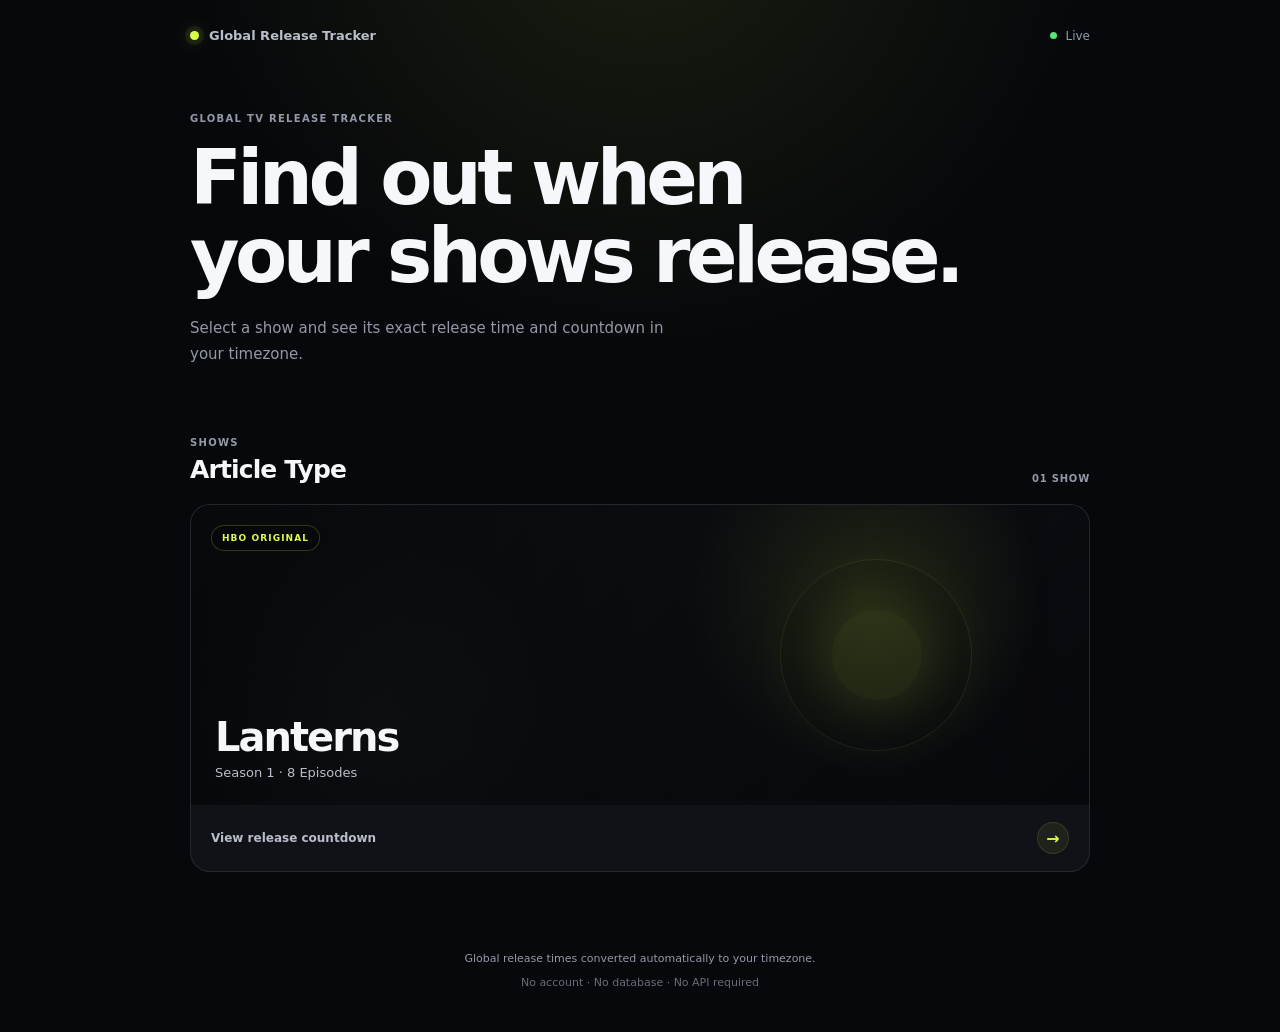
==== index.html @ 6d4e7a6c "Initial release tracker" ====
<!DOCTYPE html>
<html lang="en">
<head>
    <meta charset="UTF-8">

    <meta
        name="viewport"
        content="width=device-width, initial-scale=1.0"
    >

    <meta
        name="description"
        content="Global TV show release tracker."
    >

    <title>Global Release Tracker</title>

    <link rel="stylesheet" href="style.css">
</head>

<body>

    <main class="page">

        <!-- ================= HEADER ================= -->

        <header class="header">

            <a
                href="index.html"
                class="brand"
            >
                <span class="brand-dot"></span>
                <span>Global Release Tracker</span>
            </a>

            <div class="status">
                <span class="status-dot"></span>
                Live
            </div>

        </header>


        <!-- ================= HOME HERO ================= -->

        <section class="home-hero">

            <p class="eyebrow">
                GLOBAL TV RELEASE TRACKER
            </p>

            <h1>
                Find out when<br>
                your shows release.
            </h1>

            <p class="home-description">
                Select a show and see its exact release time
                and countdown in your timezone.
            </p>

        </section>


        <!-- ================= SHOWS ================= -->

        <section class="shows-section">

            <div class="section-heading">

                <div>
                    <p class="eyebrow">
                        SHOWS
                    </p>

                    <h2>
                        Article Type
                    </h2>
                </div>

                <span class="show-count">
                    01 SHOW
                </span>

            </div>


            <!-- Lanterns -->

            <a
                href="lanterns.html"
                class="show-card"
            >

                <div class="show-card-image">

                    <div class="show-card-overlay"></div>

                    <span class="show-card-badge">
                        HBO ORIGINAL
                    </span>

                    <div class="show-card-info">

                        <h3>
                            Lanterns
                        </h3>

                        <p>
                            Season 1 · 8 Episodes
                        </p>

                    </div>

                </div>


                <div class="show-card-footer">

                    <span>
                        View release countdown
                    </span>

                    <span class="arrow">
                        →
                    </span>

                </div>

            </a>

        </section>


        <!-- ================= FOOTER ================= -->

        <footer>

            <p>
                Global release times converted automatically
                to your timezone.
            </p>

            <span>
                No account · No database · No API required
            </span>

        </footer>

    </main>

</body>
</html>
---- style.css ----
/* =========================================================
   GLOBAL RELEASE TRACKER
   HOME + SHOW PAGE
   ========================================================= */


* {
    margin: 0;
    padding: 0;
    box-sizing: border-box;
}


:root {

    --background: #07080b;

    --surface: #101218;

    --surface-light: #151821;

    --border: rgba(255, 255, 255, 0.09);

    --text: #f5f7fa;

    --muted: #9299a8;

    --muted-light: #b9bfca;

    --accent: #d8ff45;

    --accent-dark: #a9cc27;

}


body {

    min-height: 100vh;

    background:
        radial-gradient(
            circle at 50% -10%,
            rgba(216, 255, 69, 0.09),
            transparent 35%
        ),
        var(--background);

    color: var(--text);

    font-family:
        Inter,
        ui-sans-serif,
        system-ui,
        -apple-system,
        BlinkMacSystemFont,
        "Segoe UI",
        sans-serif;

    -webkit-font-smoothing: antialiased;
}


button,
select {
    font: inherit;
}


a {
    color: inherit;
    text-decoration: none;
}


/* =========================================================
   PAGE
   ========================================================= */

.page {

    width: min(100% - 32px, 900px);

    margin: 0 auto;

    padding: 28px 0 40px;
}


/* =========================================================
   HEADER
   ========================================================= */

.header {

    display: flex;

    align-items: center;

    justify-content: space-between;

    margin-bottom: 70px;
}


.brand {

    display: flex;

    align-items: center;

    gap: 10px;

    color: var(--muted-light);

    font-size: 13px;

    font-weight: 600;
}


.brand-dot {

    width: 9px;

    height: 9px;

    background: var(--accent);

    border-radius: 50%;

    box-shadow:
        0 0 0 5px rgba(216, 255, 69, 0.08),
        0 0 18px rgba(216, 255, 69, 0.4);
}


.status {

    display: flex;

    align-items: center;

    gap: 8px;

    color: var(--muted);

    font-size: 12px;
}


.status-dot {

    width: 7px;

    height: 7px;

    background: #55e879;

    border-radius: 50%;
}


/* =========================================================
   HOME HERO
   ========================================================= */

.home-hero {

    margin-bottom: 70px;
}


.home-hero h1 {

    margin-top: 15px;

    font-size: clamp(48px, 8vw, 76px);

    line-height: 1.02;

    font-weight: 800;

    letter-spacing: -0.06em;
}


.home-description {

    max-width: 510px;

    margin-top: 22px;

    color: var(--muted);

    font-size: 15px;

    line-height: 1.7;
}


/* =========================================================
   EYEBROW
   ========================================================= */

.eyebrow {

    color: var(--muted);

    font-size: 10px;

    font-weight: 800;

    letter-spacing: 0.13em;
}


/* =========================================================
   SHOWS SECTION
   ========================================================= */

.shows-section {

    margin-bottom: 50px;
}


.section-heading {

    display: flex;

    align-items: flex-end;

    justify-content: space-between;

    margin-bottom: 20px;
}


.section-heading h2 {

    margin-top: 7px;

    font-size: 25px;

    font-weight: 750;

    letter-spacing: -0.035em;
}


.show-count {

    color: var(--muted);

    font-size: 10px;

    font-weight: 700;

    letter-spacing: 0.08em;
}


/* =========================================================
   SHOW CARD
   ========================================================= */

.show-card {

    display: block;

    overflow: hidden;

    background: var(--surface);

    border: 1px solid var(--border);

    border-radius: 20px;

    transition:
        transform 0.25s ease,
        border-color 0.25s ease,
        background 0.25s ease;
}


.show-card:hover {

    transform: translateY(-4px);

    border-color:
        rgba(216, 255, 69, 0.25);

    background: #12151c;
}


/* =========================================================
   SHOW CARD IMAGE AREA
   ========================================================= */

.show-card-image {

    position: relative;

    height: 300px;

    overflow: hidden;

    background:
        radial-gradient(
            circle at 75% 30%,
            rgba(216, 255, 69, 0.18),
            transparent 25%
        ),
        radial-gradient(
            circle at 20% 70%,
            rgba(255, 255, 255, 0.07),
            transparent 25%
        ),
        linear-gradient(
            135deg,
            #16191f,
            #08090d
        );
}


/*
    Decorative Lantern-style glow.
*/

.show-card-image::before {

    content: "";

    position: absolute;

    width: 190px;

    height: 190px;

    right: 13%;

    top: 50%;

    transform: translateY(-50%);

    border-radius: 50%;

    border:
        1px solid
        rgba(216, 255, 69, 0.22);

    box-shadow:
        0 0 50px
        rgba(216, 255, 69, 0.08);

    opacity: 0.7;
}


.show-card-image::after {

    content: "";

    position: absolute;

    width: 90px;

    height: 90px;

    right: calc(13% + 50px);

    top: calc(50% - 45px);

    border-radius: 50%;

    background:
        rgba(216, 255, 69, 0.08);

    box-shadow:
        0 0 55px
        rgba(216, 255, 69, 0.15);
}


.show-card-overlay {

    position: absolute;

    inset: 0;

    background:
        linear-gradient(
            90deg,
            rgba(5, 6, 8, 0.85),
            rgba(5, 6, 8, 0.25)
        );
}


.show-card-badge {

    position: absolute;

    top: 20px;

    left: 20px;

    z-index: 2;

    padding: 7px 10px;

    color: var(--accent);

    background:
        rgba(7, 8, 11, 0.7);

    border:
        1px solid
        rgba(216, 255, 69, 0.2);

    border-radius: 999px;

    font-size: 9px;

    font-weight: 800;

    letter-spacing: 0.12em;
}


.show-card-info {

    position: absolute;

    z-index: 2;

    left: 24px;

    bottom: 25px;
}


.show-card-info h3 {

    font-size: 40px;

    font-weight: 800;

    letter-spacing: -0.05em;
}


.show-card-info p {

    margin-top: 5px;

    color: var(--muted-light);

    font-size: 13px;
}


/* =========================================================
   SHOW CARD FOOTER
   ========================================================= */

.show-card-footer {

    display: flex;

    align-items: center;

    justify-content: space-between;

    padding: 17px 20px;

    color: var(--muted-light);

    font-size: 12px;

    font-weight: 600;
}


.arrow {

    display: flex;

    align-items: center;

    justify-content: center;

    width: 32px;

    height: 32px;

    color: var(--accent);

    background:
        rgba(216, 255, 69, 0.07);

    border:
        1px solid
        rgba(216, 255, 69, 0.12);

    border-radius: 50%;

    font-size: 16px;

    transition:
        transform 0.2s ease;
}


.show-card:hover .arrow {

    transform: translateX(4px);
}


/* =========================================================
   BACK BUTTON
   ========================================================= */

.back-button {

    display: inline-flex;

    align-items: center;

    margin-bottom: 30px;

    color: var(--muted);

    font-size: 12px;

    font-weight: 600;

    transition:
        color 0.2s ease;
}


.back-button:hover {

    color: var(--accent);
}


/* =========================================================
   SHOW HERO
   ========================================================= */

.hero {

    text-align: center;

    margin-bottom: 52px;
}


.show-badge {

    display: inline-flex;

    padding: 7px 11px;

    border: 1px solid var(--border);

    border-radius: 999px;

    color: var(--accent);

    font-size: 10px;

    font-weight: 800;

    letter-spacing: 0.14em;
}


.hero h1 {

    margin-top: 18px;

    font-size: clamp(52px, 10vw, 92px);

    line-height: 0.95;

    font-weight: 800;

    letter-spacing: -0.065em;
}


.subtitle {

    margin-top: 17px;

    color: var(--muted-light);

    font-size: 15px;

    font-weight: 500;
}


.description {

    max-width: 520px;

    margin: 18px auto 0;

    color: var(--muted);

    font-size: 14px;

    line-height: 1.65;
}


/* =========================================================
   CONTROLS
   ========================================================= */

.controls-card {

    display: grid;

    grid-template-columns: 1fr 1fr;

    gap: 16px;

    padding: 18px;

    background:
        rgba(16, 18, 24, 0.8);

    border: 1px solid var(--border);

    border-radius: 18px;

    backdrop-filter: blur(16px);

    margin-bottom: 18px;
}


.control-group {

    display: flex;

    flex-direction: column;

    gap: 9px;
}


.control-group label {

    color: var(--muted);

    font-size: 11px;

    font-weight: 700;

    text-transform: uppercase;

    letter-spacing: 0.09em;
}


select {

    width: 100%;

    appearance: none;

    padding: 14px 42px 14px 14px;

    color: var(--text);

    background-color: var(--surface-light);

    border: 1px solid var(--border);

    border-radius: 12px;

    outline: none;

    cursor: pointer;

    background-image:
        linear-gradient(
            45deg,
            transparent 50%,
            #9da4b2 50%
        ),
        linear-gradient(
            135deg,
            #9da4b2 50%,
            transparent 50%
        );

    background-position:
        calc(100% - 18px) 52%,
        calc(100% - 13px) 52%;

    background-size:
        5px 5px,
        5px 5px;

    background-repeat: no-repeat;
}


select:hover {

    border-color:
        rgba(216, 255, 69, 0.25);
}


select:focus {

    border-color:
        rgba(216, 255, 69, 0.55);
}


select option,
select optgroup {

    background: #111318;

    color: white;
}


.reset-timezone {

    width: fit-content;

    margin-top: 2px;

    padding: 0;

    color: var(--accent);

    background: transparent;

    border: 0;

    font-size: 11px;

    font-weight: 600;

    cursor: pointer;

    opacity: 0.85;
}


.reset-timezone:hover {

    opacity: 1;

    text-decoration: underline;
}


/* =========================================================
   EPISODE SECTION
   ========================================================= */

.episode-section {

    padding: 26px;

    background:
        linear-gradient(
            145deg,
            rgba(255, 255, 255, 0.045),
            rgba(255, 255, 255, 0.015)
        );

    border: 1px solid var(--border);

    border-radius: 22px;

    overflow: hidden;
}


.episode-heading {

    display: flex;

    align-items: center;

    justify-content: space-between;

    margin-bottom: 18px;
}


.episode-heading h2 {

    font-size: 27px;

    font-weight: 750;

    letter-spacing: -0.035em;
}


.official-episode-title {

    display: none;

    margin-top: 7px;

    color: var(--muted-light);

    font-size: 14px;

    font-weight: 500;
}


.official-episode-title.visible {

    display: block;
}


.episode-number {

    display: flex;

    align-items: center;

    justify-content: center;

    width: 48px;

    height: 48px;

    color: var(--accent);

    background:
        rgba(216, 255, 69, 0.07);

    border:
        1px solid
        rgba(216, 255, 69, 0.17);

    border-radius: 13px;

    font-size: 14px;

    font-weight: 800;
}


/* =========================================================
   COUNTDOWN
   ========================================================= */

.countdown-section {

    padding: 30px 0 35px;

    text-align: center;
}


.countdown-label {

    margin-bottom: 20px;

    color: var(--muted);

    font-size: 10px;

    font-weight: 800;

    letter-spacing: 0.13em;
}


.countdown {

    display: flex;

    align-items: center;

    justify-content: center;

    gap: clamp(7px, 2vw, 15px);
}


.countdown-unit {

    min-width: 62px;
}


.countdown-unit span {

    display: block;

    font-variant-numeric: tabular-nums;

    font-size: clamp(30px, 5vw, 50px);

    line-height: 1;

    font-weight: 750;

    letter-spacing: -0.04em;
}


.countdown-unit small {

    display: block;

    margin-top: 9px;

    color: var(--muted);

    font-size: 8px;

    font-weight: 800;

    letter-spacing: 0.09em;
}


.separator {

    color: #444a55;

    font-size: 29px;

    font-weight: 300;

    margin-bottom: 18px;
}


.available-message {

    display: none;

    margin-top: 24px;

    color: var(--accent);

    font-size: 18px;

    font-weight: 800;

    letter-spacing: 0.08em;
}


.available-message.visible {

    display: block;
}


/* =========================================================
   RELEASE CARD
   ========================================================= */

.release-card {

    padding: 28px;

    text-align: center;

    background: #0b0d12;

    border: 1px solid var(--border);

    border-radius: 17px;
}


.release-label {

    color: var(--muted);

    font-size: 10px;

    font-weight: 800;

    letter-spacing: 0.12em;
}


.release-date {

    margin-top: 13px;

    color: var(--muted-light);

    font-size: 15px;

    font-weight: 500;
}


.release-time {

    margin-top: 4px;

    font-size: clamp(31px, 6vw, 48px);

    font-weight: 800;

    letter-spacing: -0.045em;
}


.timezone-label {

    margin-top: 8px;

    color: var(--accent);

    font-size: 12px;

    font-weight: 650;
}


/* =========================================================
   TECHNICAL INFORMATION
   ========================================================= */

.technical-info {

    display: grid;

    grid-template-columns: 1fr 1fr;

    margin-top: 22px;

    border-top: 1px solid var(--border);
}


.technical-info > div {

    padding: 17px 0;
}


.technical-info > div + div {

    padding-left: 20px;

    border-left: 1px solid var(--border);
}


.technical-info span {

    display: block;

    margin-bottom: 6px;

    color: var(--muted);

    font-size: 10px;

    font-weight: 700;

    text-transform: uppercase;

    letter-spacing: 0.08em;
}


.technical-info strong {

    color: var(--muted-light);

    font-size: 12px;

    font-weight: 600;

    word-break: break-word;
}


/* =========================================================
   FOOTER
   ========================================================= */

footer {

    padding: 28px 0 0;

    text-align: center;

    color: var(--muted);

    font-size: 11px;

    line-height: 1.7;
}


footer span {

    display: block;

    margin-top: 5px;

    color: #666d7a;
}


/* =========================================================
   MOBILE
   ========================================================= */

@media (max-width: 650px) {

    .page {

        width: min(100% - 22px, 900px);

        padding-top: 18px;
    }


    .header {

        margin-bottom: 55px;
    }


    .status {

        display: none;
    }


    .home-hero h1 {

        font-size: 50px;
    }


    .hero h1 {

        font-size: 56px;
    }


    .controls-card {

        grid-template-columns: 1fr;

        padding: 14px;
    }


    .episode-section {

        padding: 18px;
    }


    .show-card-image {

        height: 250px;
    }


    .show-card-info h3 {

        font-size: 34px;
    }


    .countdown {

        gap: 5px;
    }


    .countdown-unit {

        min-width: 48px;
    }


    .countdown-unit span {

        font-size: 25px;
    }


    .countdown-unit small {

        font-size: 7px;
    }


    .separator {

        font-size: 20px;
    }


    .release-card {

        padding: 23px 14px;
    }


    .technical-info {

        grid-template-columns: 1fr;
    }


    .technical-info > div + div {

        padding-left: 0;

        border-left: 0;

        border-top: 1px solid var(--border);
    }

}


@media (max-width: 390px) {

    .countdown-unit {

        min-width: 42px;
    }


    .countdown-unit span {

        font-size: 22px;
    }


    .separator {

        font-size: 17px;
    }

}
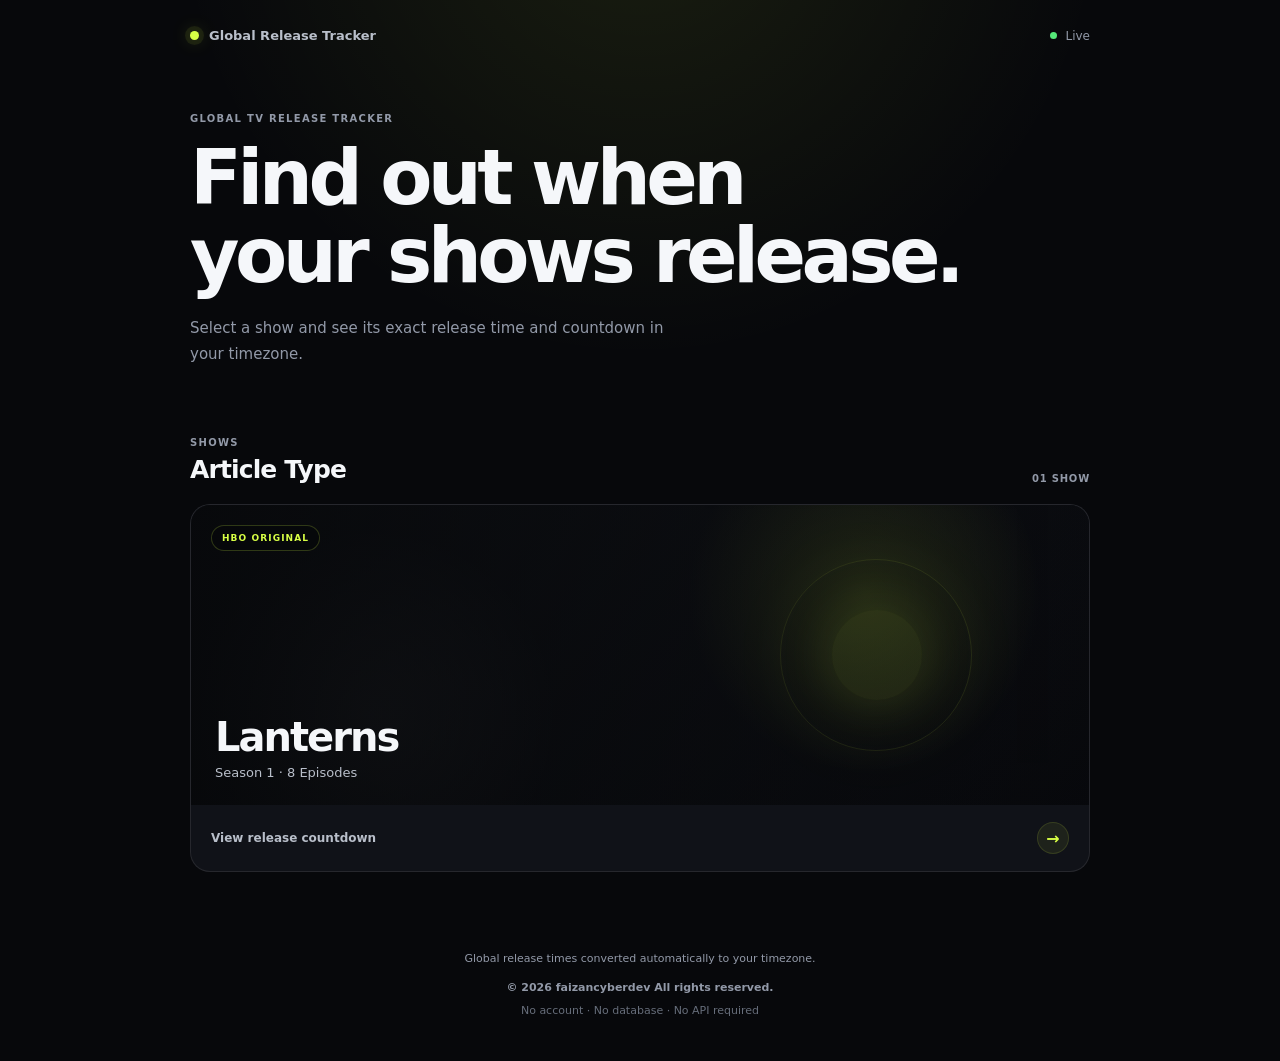
==== commit 703c3303: "add copyright notice" ====
--- a/index.html
+++ b/index.html
@@ -135,18 +135,24 @@
 
         <!-- ================= FOOTER ================= -->
 
-        <footer>
 
-            <p>
-                Global release times converted automatically
-                to your timezone.
-            </p>
+<footer>
 
-            <span>
-                No account · No database · No API required
-            </span>
+    <p>
+        Global release times converted automatically
+        to your timezone.
+    </p>
 
-        </footer>
+    <p class="copyright">
+        © 2026 faizancyberdev
+         All rights reserved.
+    </p>
+
+    <span>
+        No account · No database · No API required
+    </span>
+
+</footer>
 
     </main>
 
--- a/style.css
+++ b/style.css
@@ -1267,4 +1267,10 @@
         font-size: 17px;
     }
 
+}
+
+.copyright {
+    margin-top: 10px;
+    color: #9299a8;
+    font-weight: 600;
 }
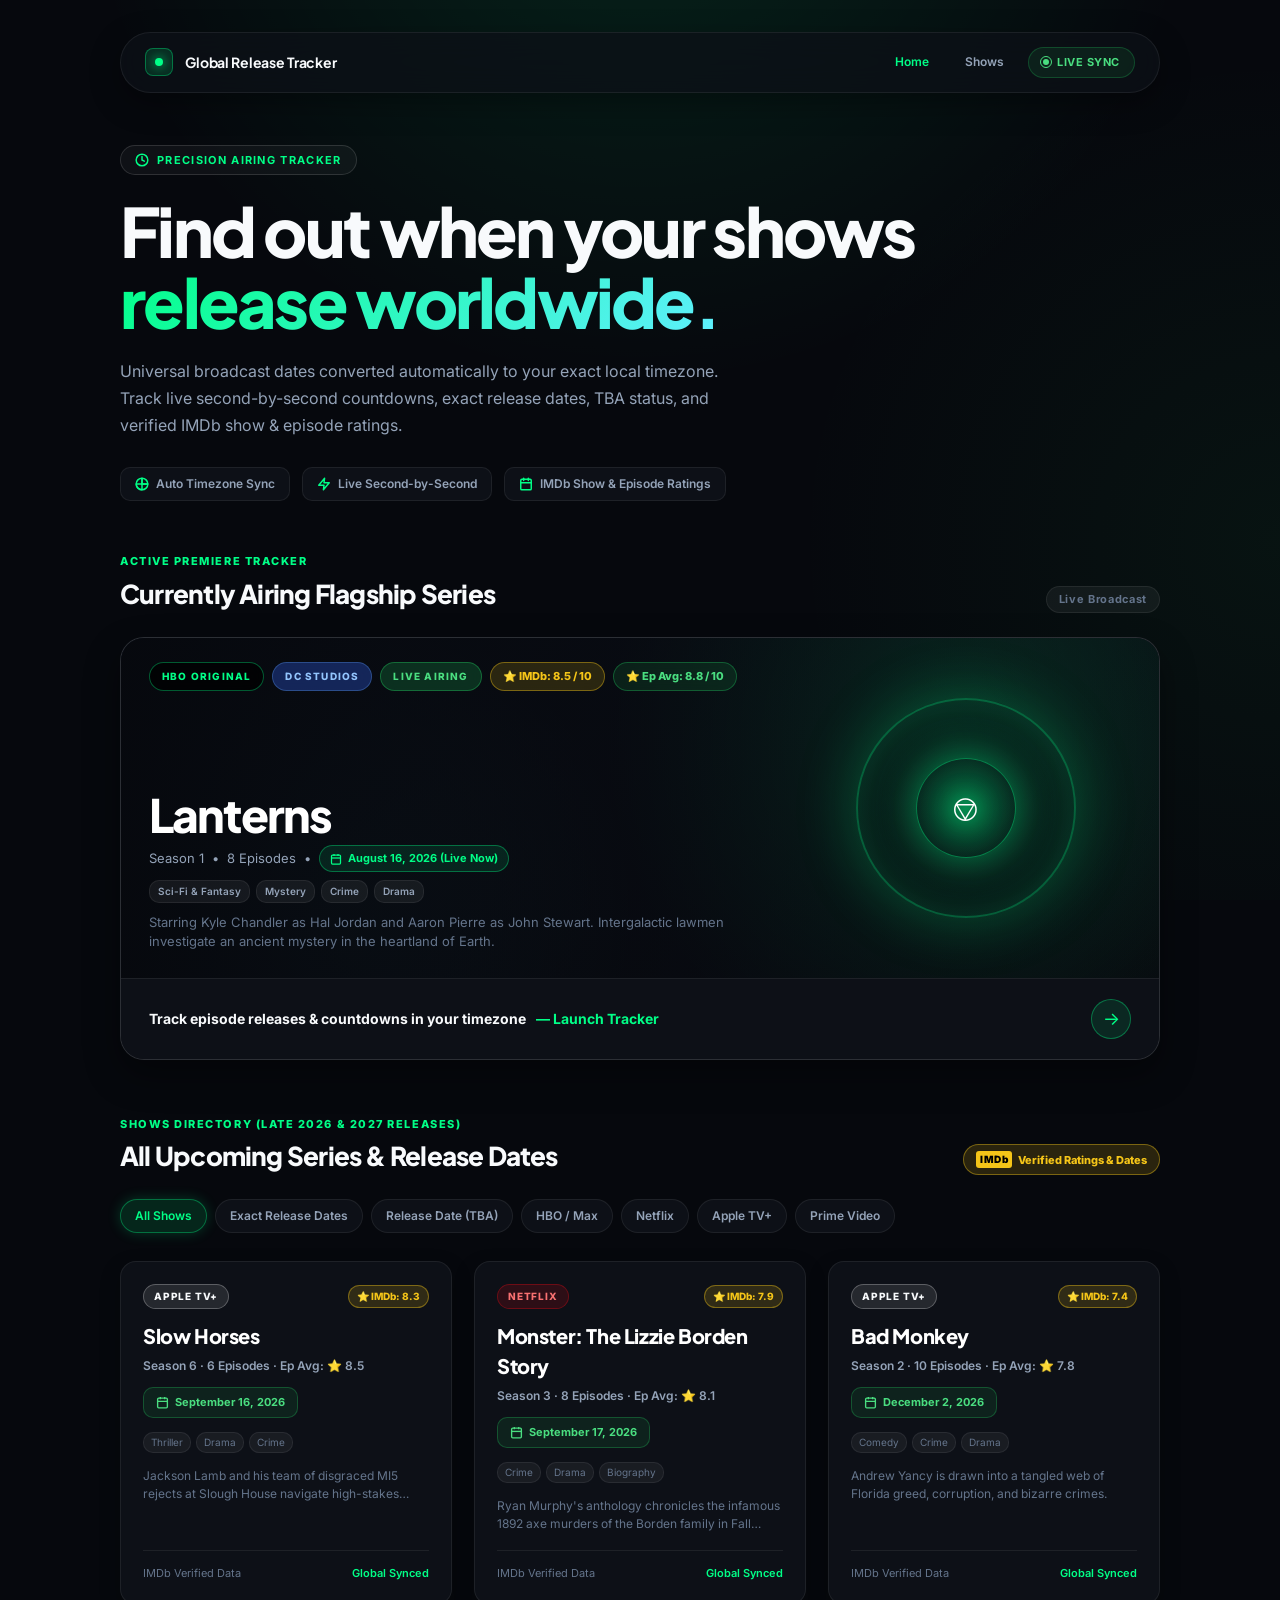
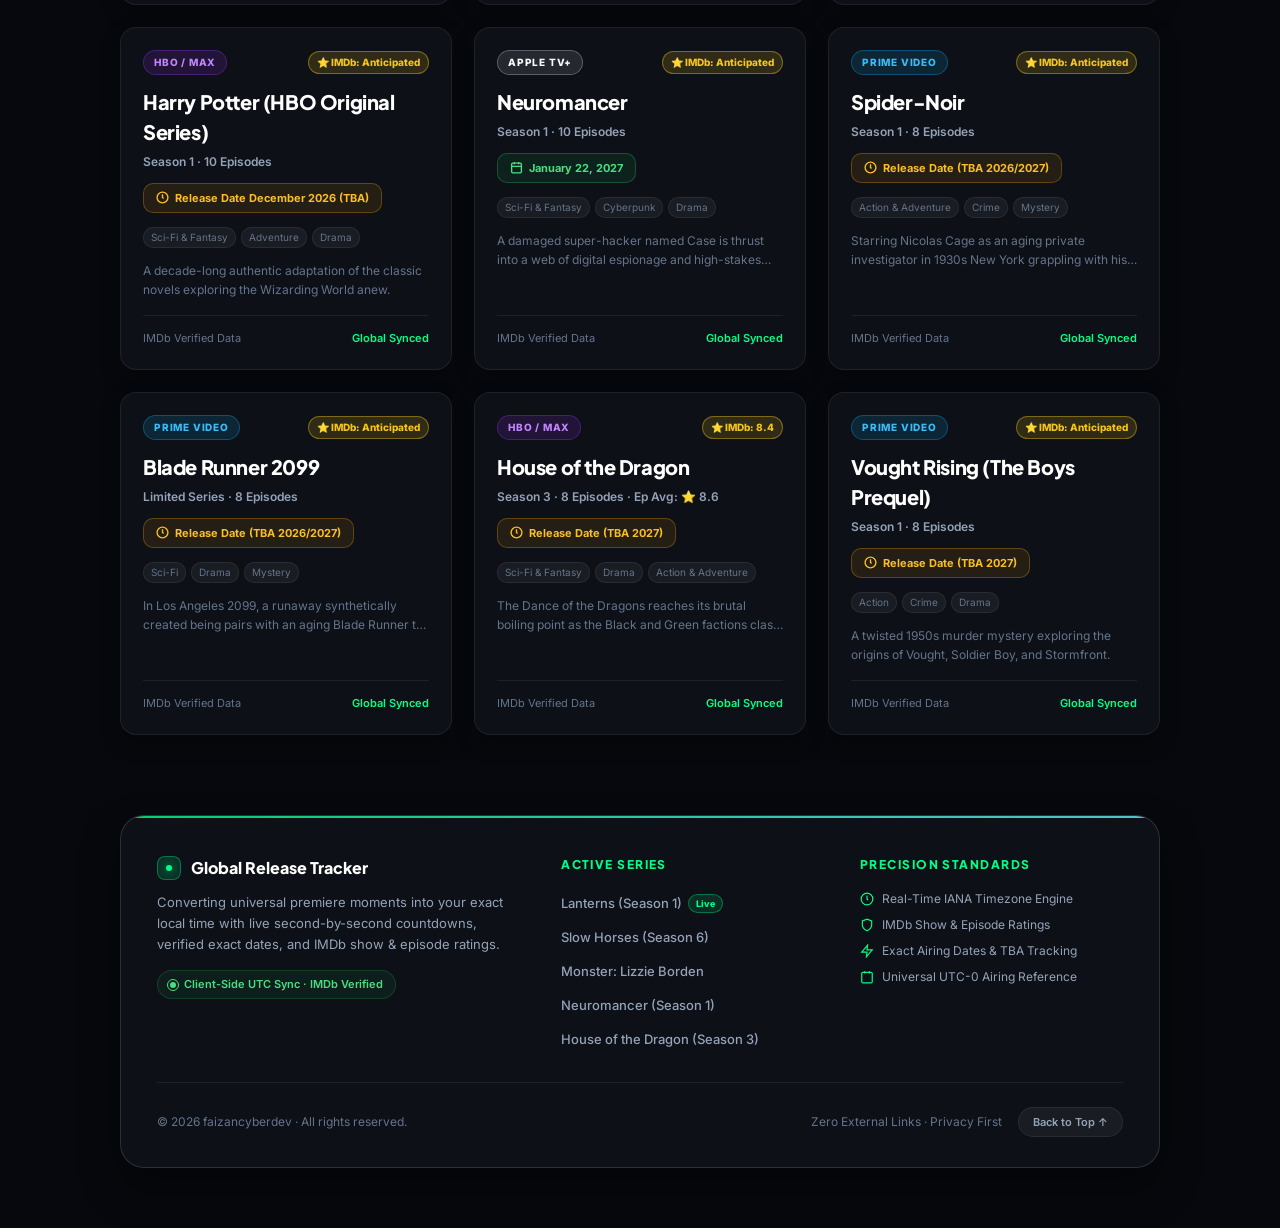
==== commit 18decf41: "update ui and made some changes" ====
--- a/index.html
+++ b/index.html
@@ -2,159 +2,249 @@
 <html lang="en">
 <head>
     <meta charset="UTF-8">
-
-    <meta
-        name="viewport"
-        content="width=device-width, initial-scale=1.0"
-    >
-
-    <meta
-        name="description"
-        content="Global TV show release tracker."
-    >
-
-    <title>Global Release Tracker</title>
-
+    <meta name="viewport" content="width=device-width, initial-scale=1.0">
+    <meta name="description" content="Global TV show release tracker — convert universal broadcast release moments into your exact local time with live precision countdowns and verified IMDb ratings.">
+    <title>Global Release Tracker — Live Shows & Episode Airings</title>
     <link rel="stylesheet" href="style.css">
 </head>
-
 <body>
 
     <main class="page">
 
-        <!-- ================= HEADER ================= -->
-
+        <!-- ================= NAVBAR / HEADER (MULTI-SHOW PLATFORM) ================= -->
         <header class="header">
-
-            <a
-                href="index.html"
-                class="brand"
-            >
-                <span class="brand-dot"></span>
+            <a href="index.html" class="brand" aria-label="Global Release Tracker Home">
+                <div class="brand-icon-wrapper">
+                    <span class="brand-dot"></span>
+                </div>
                 <span>Global Release Tracker</span>
             </a>
 
-            <div class="status">
-                <span class="status-dot"></span>
-                Live
-            </div>
-
+            <div class="header-meta">
+                <a href="index.html" class="nav-link" style="color: var(--accent-emerald);">Home</a>
+                <a href="#shows" class="nav-link">Shows</a>
+                <div class="status-badge">
+                    <span class="status-beacon"></span>
+                    Live Sync
+                </div>
+            </div>
         </header>
 
 
         <!-- ================= HOME HERO ================= -->
-
         <section class="home-hero">
-
-            <p class="eyebrow">
-                GLOBAL TV RELEASE TRACKER
+            <div class="hero-pill">
+                <svg width="14" height="14" viewBox="0 0 24 24" fill="none" stroke="currentColor" stroke-width="2.5" stroke-linecap="round" stroke-linejoin="round"><circle cx="12" cy="12" r="10"></circle><polyline points="12 6 12 12 16 14"></polyline></svg>
+                Precision Airing Tracker
+            </div>
+
+            <h1 class="hero-title">
+                Find out when your shows <br>
+                <span class="gradient-text">release worldwide.</span>
+            </h1>
+
+            <p class="hero-description">
+                Universal broadcast dates converted automatically to your exact local timezone. Track live second-by-second countdowns, exact release dates, TBA status, and verified IMDb show & episode ratings.
             </p>
 
-            <h1>
-                Find out when<br>
-                your shows release.
-            </h1>
-
-            <p class="home-description">
-                Select a show and see its exact release time
-                and countdown in your timezone.
-            </p>
-
+            <div class="hero-features">
+                <div class="feature-tag">
+                    <svg width="14" height="14" viewBox="0 0 24 24" fill="none" stroke="currentColor" stroke-width="2.5" stroke-linecap="round" stroke-linejoin="round"><path d="M12 2a10 10 0 1 0 10 10H12V2z"></path><path d="M12 2a10 10 0 0 1 10 10h-10V2z"></path><path d="M12 12 2.1 12a10.1 10.1 0 0 0 9.9 10z"></path></svg>
+                    Auto Timezone Sync
+                </div>
+                <div class="feature-tag">
+                    <svg width="14" height="14" viewBox="0 0 24 24" fill="none" stroke="currentColor" stroke-width="2.5" stroke-linecap="round" stroke-linejoin="round"><polygon points="13 2 3 14 12 14 11 22 21 10 12 10 13 2"></polygon></svg>
+                    Live Second-by-Second
+                </div>
+                <div class="feature-tag">
+                    <svg width="14" height="14" viewBox="0 0 24 24" fill="none" stroke="currentColor" stroke-width="2.5" stroke-linecap="round" stroke-linejoin="round"><rect x="3" y="4" width="18" height="18" rx="2" ry="2"></rect><line x1="16" y1="2" x2="16" y2="6"></line><line x1="8" y1="2" x2="8" y2="6"></line><line x1="3" y1="10" x2="21" y2="10"></line></svg>
+                    IMDb Show & Episode Ratings
+                </div>
+            </div>
         </section>
 
 
-        <!-- ================= SHOWS ================= -->
-
-        <section class="shows-section">
-
-            <div class="section-heading">
-
+        <!-- ================= SHOWS DIRECTORY ================= -->
+        <section class="shows-section" id="shows">
+            <div class="section-header">
                 <div>
-                    <p class="eyebrow">
-                        SHOWS
-                    </p>
-
-                    <h2>
-                        Article Type
-                    </h2>
-                </div>
-
-                <span class="show-count">
-                    01 SHOW
-                </span>
-
-            </div>
-
-
-            <!-- Lanterns -->
-
-            <a
-                href="lanterns.html"
-                class="show-card"
-            >
-
-                <div class="show-card-image">
-
-                    <div class="show-card-overlay"></div>
-
-                    <span class="show-card-badge">
-                        HBO ORIGINAL
-                    </span>
-
-                    <div class="show-card-info">
-
-                        <h3>
-                            Lanterns
-                        </h3>
-
-                        <p>
-                            Season 1 · 8 Episodes
+                    <p class="section-eyebrow">Active Premiere Tracker</p>
+                    <h2 class="section-title">Currently Airing Flagship Series</h2>
+                </div>
+                <span class="section-badge">Live Broadcast</span>
+            </div>
+
+            <!-- FLAGSHIP SHOW CARD: LANTERNS -->
+            <div class="shows-grid">
+                <a href="lanterns.html" class="show-card-featured" id="lanternsShowCard" aria-label="Open Lanterns Episode Release Tracker">
+                    <div class="card-backdrop-image">
+                        <!-- Ambient overlays -->
+                        <div class="card-ambient-overlay"></div>
+
+                        <!-- Lantern battery insignia glow effect -->
+                        <div class="card-ring-orb">
+                            <div class="card-ring-inner">
+                                <div class="card-ring-symbol">⎊</div>
+                            </div>
+                        </div>
+
+                        <!-- Top Badges with IMDb Show & Episode Ratings -->
+                        <div class="card-top-badges">
+                            <span class="badge-pill hbo">HBO Original</span>
+                            <span class="badge-pill dc">DC Studios</span>
+                            <span class="badge-pill live-now">Live Airing</span>
+                            <div class="imdb-rating-badge" title="IMDb Series Rating (12k votes)">
+                                ⭐ IMDb: 8.5 / 10
+                            </div>
+                            <div class="imdb-rating-badge" style="background: rgba(34, 197, 94, 0.12); border-color: rgba(34, 197, 94, 0.35); color: #4ade80;" title="Average Released Episode Rating">
+                                ⭐ Ep Avg: 8.8 / 10
+                            </div>
+                        </div>
+
+                        <!-- Show Info -->
+                        <div class="card-show-details">
+                            <h3 class="card-show-title">Lanterns</h3>
+                            
+                            <div class="card-show-meta">
+                                <span>Season 1</span>
+                                <span>•</span>
+                                <span>8 Episodes</span>
+                                <span>•</span>
+                                <div class="card-exact-date-chip">
+                                    <svg width="12" height="12" viewBox="0 0 24 24" fill="none" stroke="currentColor" stroke-width="2.5"><rect x="3" y="4" width="18" height="18" rx="2" ry="2"></rect><line x1="16" y1="2" x2="16" y2="6"></line><line x1="8" y1="2" x2="8" y2="6"></line><line x1="3" y1="10" x2="21" y2="10"></line></svg>
+                                    <span>August 16, 2026 (Live Now)</span>
+                                </div>
+                            </div>
+
+                            <div class="card-show-genres">
+                                <span class="genre-pill">Sci-Fi & Fantasy</span>
+                                <span class="genre-pill">Mystery</span>
+                                <span class="genre-pill">Crime</span>
+                                <span class="genre-pill">Drama</span>
+                            </div>
+
+                            <p class="card-show-desc">
+                                Starring Kyle Chandler as Hal Jordan and Aaron Pierre as John Stewart. Intergalactic lawmen investigate an ancient mystery in the heartland of Earth.
+                            </p>
+                        </div>
+                    </div>
+
+                    <!-- Interactive Footer -->
+                    <div class="card-interactive-footer">
+                        <div class="footer-action-text">
+                            <span>Track episode releases & countdowns in your timezone</span>
+                            <span class="highlight">— Launch Tracker</span>
+                        </div>
+                        <div class="footer-btn-arrow" aria-hidden="true">→</div>
+                    </div>
+                </a>
+            </div>
+
+            <!-- DIRECTORY FILTER CONTROLS -->
+            <div class="section-header" style="margin-top: 56px;">
+                <div>
+                    <p class="section-eyebrow">Shows Directory (Late 2026 & 2027 Releases)</p>
+                    <h2 class="section-title">All Upcoming Series & Release Dates</h2>
+                </div>
+                <div class="imdb-verified-badge">
+                    <span class="imdb-tag-box">IMDb</span>
+                    <span>Verified Ratings & Dates</span>
+                </div>
+            </div>
+
+            <div class="directory-controls">
+                <div class="filter-tabs" id="filterTabs">
+                    <button type="button" class="filter-tab-btn active" data-filter="all">All Shows</button>
+                    <button type="button" class="filter-tab-btn" data-filter="confirmed">Exact Release Dates</button>
+                    <button type="button" class="filter-tab-btn" data-filter="tba">Release Date (TBA)</button>
+                    <button type="button" class="filter-tab-btn" data-filter="hbo">HBO / Max</button>
+                    <button type="button" class="filter-tab-btn" data-filter="netflix">Netflix</button>
+                    <button type="button" class="filter-tab-btn" data-filter="apple">Apple TV+</button>
+                    <button type="button" class="filter-tab-btn" data-filter="prime">Prime Video</button>
+                </div>
+            </div>
+
+            <!-- DYNAMIC SHOWS GRID (RENDERED BY SCRIPT.JS) -->
+            <div class="shows-directory-grid" id="showsDirectoryGrid">
+                <!-- Injected dynamically via script.js -->
+            </div>
+        </section>
+
+
+        <!-- ================= UNIFIED SITE-WIDE FOOTER ================= -->
+        <footer class="site-footer">
+            <div class="footer-inner">
+                <div class="footer-grid">
+                    <!-- Col 1: Brand & Status -->
+                    <div class="footer-col">
+                        <div class="footer-brand-title">
+                            <div class="brand-icon-wrapper" style="width: 24px; height: 24px;">
+                                <span class="brand-dot" style="width: 6px; height: 6px;"></span>
+                            </div>
+                            <span>Global Release Tracker</span>
+                        </div>
+                        <p class="footer-desc">
+                            Converting universal premiere moments into your exact local time with live second-by-second countdowns, verified exact dates, and IMDb show & episode ratings.
                         </p>
-
-                    </div>
-
-                </div>
-
-
-                <div class="show-card-footer">
-
-                    <span>
-                        View release countdown
-                    </span>
-
-                    <span class="arrow">
-                        →
-                    </span>
-
-                </div>
-
-            </a>
-
-        </section>
-
-
-        <!-- ================= FOOTER ================= -->
-
-
-<footer>
-
-    <p>
-        Global release times converted automatically
-        to your timezone.
-    </p>
-
-    <p class="copyright">
-        © 2026 faizancyberdev
-         All rights reserved.
-    </p>
-
-    <span>
-        No account · No database · No API required
-    </span>
-
-</footer>
+                        <div class="footer-status-indicator">
+                            <span class="status-beacon"></span>
+                            Client-Side UTC Sync · IMDb Verified
+                        </div>
+                    </div>
+
+                    <!-- Col 2: Trackers -->
+                    <div class="footer-col">
+                        <h4 class="footer-heading">Active Series</h4>
+                        <ul class="footer-links">
+                            <li><a href="lanterns.html">Lanterns (Season 1) <span class="link-badge">Live</span></a></li>
+                            <li><a href="#shows">Slow Horses (Season 6)</a></li>
+                            <li><a href="#shows">Monster: Lizzie Borden</a></li>
+                            <li><a href="#shows">Neuromancer (Season 1)</a></li>
+                            <li><a href="#shows">House of the Dragon (Season 3)</a></li>
+                        </ul>
+                    </div>
+
+                    <!-- Col 3: Technology & Precision -->
+                    <div class="footer-col">
+                        <h4 class="footer-heading">Precision Standards</h4>
+                        <ul class="footer-tech-list">
+                            <li class="footer-tech-item">
+                                <svg width="14" height="14" viewBox="0 0 24 24" fill="none" stroke="currentColor" stroke-width="2"><circle cx="12" cy="12" r="10"></circle><polyline points="12 6 12 12 14 14"></polyline></svg>
+                                <span>Real-Time IANA Timezone Engine</span>
+                            </li>
+                            <li class="footer-tech-item">
+                                <svg width="14" height="14" viewBox="0 0 24 24" fill="none" stroke="currentColor" stroke-width="2"><path d="M12 22s8-4 8-10V5l-8-3-8 3v7c0 6 8 10 8 10z"></path></svg>
+                                <span>IMDb Show & Episode Ratings</span>
+                            </li>
+                            <li class="footer-tech-item">
+                                <svg width="14" height="14" viewBox="0 0 24 24" fill="none" stroke="currentColor" stroke-width="2"><polygon points="13 2 3 14 12 14 11 22 21 10 12 10 13 2"></polygon></svg>
+                                <span>Exact Airing Dates & TBA Tracking</span>
+                            </li>
+                            <li class="footer-tech-item">
+                                <svg width="14" height="14" viewBox="0 0 24 24" fill="none" stroke="currentColor" stroke-width="2"><rect x="3" y="4" width="18" height="18" rx="2" ry="2"></rect><line x1="16" y1="2" x2="16" y2="6"></line><line x1="8" y1="2" x2="8" y2="6"></line></svg>
+                                <span>Universal UTC-0 Airing Reference</span>
+                            </li>
+                        </ul>
+                    </div>
+                </div>
+
+                <!-- Footer Bottom -->
+                <div class="footer-bottom">
+                    <div class="footer-bottom-left">
+                        <span>© 2026 faizancyberdev · All rights reserved.</span>
+                    </div>
+                    <div class="footer-bottom-right">
+                        <span>Zero External Links · Privacy First</span>
+                        <a href="#" class="back-to-top-btn" onclick="window.scrollTo({top: 0, behavior: 'smooth'}); return false;">
+                            Back to Top ↑
+                        </a>
+                    </div>
+                </div>
+            </div>
+        </footer>
 
     </main>
 
+    <script src="script.js"></script>
 </body>
 </html>
--- a/style.css
+++ b/style.css
@@ -1,1276 +1,1843 @@
 /* =========================================================
-   GLOBAL RELEASE TRACKER
-   HOME + SHOW PAGE
+   GLOBAL RELEASE TRACKER — DESIGN SYSTEM & STYLES
+   Cinematic Dark Theme with Emerald Glow & IMDb Badges
    ========================================================= */
 
-
+@import url('https://fonts.googleapis.com/css2?family=Inter:wght@400;500;600;700&family=JetBrains+Mono:wght@500;700;800&family=Plus+Jakarta+Sans:wght@500;600;700;800;900&display=swap');
+
+/* =========================================================
+   VARIABLES & DESIGN TOKENS
+   ========================================================= */
+:root {
+    --bg-main: #06080d;
+    --bg-radial: radial-gradient(circle at 50% -20%, rgba(0, 255, 135, 0.12), transparent 45%),
+                 radial-gradient(circle at 100% 60%, rgba(34, 197, 94, 0.06), transparent 35%),
+                 #06080d;
+    
+    --surface-card: #0d1017;
+    --surface-card-hover: #121620;
+    --surface-glass: rgba(13, 16, 23, 0.75);
+    --surface-elevated: #161b26;
+    --surface-pill: rgba(255, 255, 255, 0.05);
+    --surface-pill-hover: rgba(255, 255, 255, 0.1);
+
+    --border-subtle: rgba(255, 255, 255, 0.07);
+    --border-medium: rgba(255, 255, 255, 0.13);
+    --border-accent: rgba(0, 255, 135, 0.35);
+    --border-glow: rgba(0, 255, 135, 0.5);
+
+    --text-primary: #f8fafc;
+    --text-secondary: #94a3b8;
+    --text-muted: #64748b;
+    
+    --accent-emerald: #00ff87;
+    --accent-green: #22c55e;
+    --accent-emerald-dark: #059669;
+    --accent-gradient: linear-gradient(135deg, #00ff87 0%, #60efff 100%);
+    --accent-glow: 0 0 25px rgba(0, 255, 135, 0.25);
+    --accent-glow-lg: 0 0 45px rgba(0, 255, 135, 0.4);
+
+    --imdb-yellow: #f5c518;
+    --imdb-bg: rgba(245, 197, 24, 0.15);
+    --imdb-border: rgba(245, 197, 24, 0.4);
+
+    --font-heading: 'Plus Jakarta Sans', -apple-system, BlinkMacSystemFont, 'Segoe UI', Roboto, sans-serif;
+    --font-body: 'Inter', -apple-system, BlinkMacSystemFont, 'Segoe UI', Roboto, sans-serif;
+    --font-mono: 'JetBrains Mono', monospace;
+
+    --radius-sm: 10px;
+    --radius-md: 16px;
+    --radius-lg: 24px;
+    --radius-full: 9999px;
+
+    --transition-fast: 0.2s cubic-bezier(0.16, 1, 0.3, 1);
+    --transition-smooth: 0.35s cubic-bezier(0.16, 1, 0.3, 1);
+}
+
+/* =========================================================
+   RESET & BASE STYLES
+   ========================================================= */
 * {
     margin: 0;
     padding: 0;
     box-sizing: border-box;
 }
 
-
-:root {
-
-    --background: #07080b;
-
-    --surface: #101218;
-
-    --surface-light: #151821;
-
-    --border: rgba(255, 255, 255, 0.09);
-
-    --text: #f5f7fa;
-
-    --muted: #9299a8;
-
-    --muted-light: #b9bfca;
-
-    --accent: #d8ff45;
-
-    --accent-dark: #a9cc27;
-
-}
-
+html {
+    color-scheme: dark;
+    scroll-behavior: smooth;
+}
 
 body {
-
     min-height: 100vh;
-
-    background:
-        radial-gradient(
-            circle at 50% -10%,
-            rgba(216, 255, 69, 0.09),
-            transparent 35%
-        ),
-        var(--background);
-
-    color: var(--text);
-
-    font-family:
-        Inter,
-        ui-sans-serif,
-        system-ui,
-        -apple-system,
-        BlinkMacSystemFont,
-        "Segoe UI",
-        sans-serif;
-
+    background: var(--bg-radial);
+    background-attachment: fixed;
+    color: var(--text-primary);
+    font-family: var(--font-body);
     -webkit-font-smoothing: antialiased;
-}
-
-
-button,
-select {
+    -moz-osx-font-smoothing: grayscale;
+    line-height: 1.5;
+    overflow-x: hidden;
+}
+
+button, input, select {
     font: inherit;
-}
-
+    color: inherit;
+}
 
 a {
     color: inherit;
     text-decoration: none;
 }
 
-
 /* =========================================================
-   PAGE
+   CONTAINER & LAYOUT
    ========================================================= */
-
 .page {
-
-    width: min(100% - 32px, 900px);
-
+    width: min(100% - 40px, 1040px);
     margin: 0 auto;
-
-    padding: 28px 0 40px;
-}
-
+    padding: 32px 0 60px;
+}
 
 /* =========================================================
-   HEADER
+   HEADER / NAVBAR
    ========================================================= */
-
 .header {
-
-    display: flex;
-
-    align-items: center;
-
+    display: flex;
+    align-items: center;
     justify-content: space-between;
-
-    margin-bottom: 70px;
-}
-
+    padding: 14px 24px;
+    background: var(--surface-glass);
+    border: 1px solid var(--border-subtle);
+    border-radius: var(--radius-full);
+    backdrop-filter: blur(20px);
+    -webkit-backdrop-filter: blur(20px);
+    margin-bottom: 52px;
+    box-shadow: 0 10px 30px rgba(0, 0, 0, 0.35);
+    position: sticky;
+    top: 20px;
+    z-index: 100;
+}
 
 .brand {
-
-    display: flex;
-
-    align-items: center;
-
+    display: flex;
+    align-items: center;
+    gap: 12px;
+    font-family: var(--font-heading);
+    font-size: 14px;
+    font-weight: 700;
+    letter-spacing: -0.01em;
+    color: var(--text-primary);
+    transition: var(--transition-fast);
+}
+
+.brand:hover {
+    color: var(--accent-emerald);
+}
+
+.brand-icon-wrapper {
+    position: relative;
+    display: flex;
+    align-items: center;
+    justify-content: center;
+    width: 28px;
+    height: 28px;
+    border-radius: 8px;
+    background: rgba(0, 255, 135, 0.12);
+    border: 1px solid var(--border-accent);
+}
+
+.brand-dot {
+    width: 8px;
+    height: 8px;
+    background: var(--accent-emerald);
+    border-radius: 50%;
+    box-shadow: 0 0 12px var(--accent-emerald);
+    animation: pulse-dot 2.5s infinite ease-in-out;
+}
+
+@keyframes pulse-dot {
+    0%, 100% { transform: scale(1); opacity: 1; box-shadow: 0 0 12px var(--accent-emerald); }
+    50% { transform: scale(1.2); opacity: 0.8; box-shadow: 0 0 20px var(--accent-emerald); }
+}
+
+.header-meta {
+    display: flex;
+    align-items: center;
+    gap: 12px;
+}
+
+.nav-link {
+    font-size: 12px;
+    font-weight: 600;
+    color: var(--text-secondary);
+    padding: 6px 12px;
+    border-radius: var(--radius-full);
+    transition: var(--transition-fast);
+}
+
+.nav-link:hover {
+    color: var(--text-primary);
+    background: var(--surface-pill-hover);
+}
+
+.status-badge {
+    display: inline-flex;
+    align-items: center;
+    gap: 8px;
+    padding: 6px 14px;
+    background: rgba(34, 197, 94, 0.1);
+    border: 1px solid rgba(34, 197, 94, 0.25);
+    border-radius: var(--radius-full);
+    font-size: 11px;
+    font-weight: 700;
+    letter-spacing: 0.05em;
+    color: #4ade80;
+    text-transform: uppercase;
+}
+
+.status-beacon {
+    width: 6px;
+    height: 6px;
+    background: #4ade80;
+    border-radius: 50%;
+    position: relative;
+}
+
+.status-beacon::after {
+    content: '';
+    position: absolute;
+    inset: -3px;
+    border-radius: 50%;
+    border: 1px solid #4ade80;
+    animation: ping 2s cubic-bezier(0, 0, 0.2, 1) infinite;
+}
+
+@keyframes ping {
+    75%, 100% { transform: scale(2.2); opacity: 0; }
+}
+
+/* =========================================================
+   HOME HERO SECTION
+   ========================================================= */
+.home-hero {
+    margin-bottom: 52px;
+    position: relative;
+}
+
+.hero-pill {
+    display: inline-flex;
+    align-items: center;
+    gap: 8px;
+    padding: 6px 14px;
+    background: rgba(255, 255, 255, 0.04);
+    border: 1px solid var(--border-medium);
+    border-radius: var(--radius-full);
+    font-size: 11px;
+    font-weight: 700;
+    letter-spacing: 0.12em;
+    color: var(--accent-emerald);
+    text-transform: uppercase;
+    margin-bottom: 20px;
+}
+
+.hero-title {
+    font-family: var(--font-heading);
+    font-size: clamp(40px, 7vw, 68px);
+    line-height: 1.05;
+    font-weight: 900;
+    letter-spacing: -0.04em;
+    margin-bottom: 20px;
+}
+
+.hero-title .gradient-text {
+    background: var(--accent-gradient);
+    -webkit-background-clip: text;
+    -webkit-text-fill-color: transparent;
+}
+
+.hero-description {
+    max-width: 620px;
+    color: var(--text-secondary);
+    font-size: 16px;
+    line-height: 1.7;
+    margin-bottom: 28px;
+}
+
+.hero-features {
+    display: flex;
+    flex-wrap: wrap;
+    gap: 12px;
+}
+
+.feature-tag {
+    display: inline-flex;
+    align-items: center;
+    gap: 7px;
+    padding: 7px 14px;
+    background: var(--surface-card);
+    border: 1px solid var(--border-subtle);
+    border-radius: var(--radius-sm);
+    font-size: 12px;
+    font-weight: 600;
+    color: var(--text-secondary);
+}
+
+.feature-tag svg {
+    color: var(--accent-emerald);
+}
+
+/* =========================================================
+   DIRECTORY FILTER BAR
+   ========================================================= */
+.directory-controls {
+    display: flex;
+    align-items: center;
+    justify-content: space-between;
+    gap: 16px;
+    margin-bottom: 28px;
+    flex-wrap: wrap;
+}
+
+.filter-tabs {
+    display: flex;
+    align-items: center;
+    gap: 8px;
+    flex-wrap: wrap;
+}
+
+.filter-tab-btn {
+    padding: 7px 14px;
+    background: var(--surface-card);
+    border: 1px solid var(--border-subtle);
+    border-radius: var(--radius-full);
+    color: var(--text-secondary);
+    font-size: 12px;
+    font-weight: 600;
+    cursor: pointer;
+    transition: var(--transition-fast);
+}
+
+.filter-tab-btn:hover {
+    color: var(--text-primary);
+    background: var(--surface-card-hover);
+    border-color: var(--border-medium);
+}
+
+.filter-tab-btn.active {
+    background: rgba(0, 255, 135, 0.12);
+    border-color: var(--border-accent);
+    color: var(--accent-emerald);
+    box-shadow: 0 0 14px rgba(0, 255, 135, 0.2);
+}
+
+.imdb-verified-badge {
+    display: inline-flex;
+    align-items: center;
+    gap: 6px;
+    padding: 6px 12px;
+    background: var(--imdb-bg);
+    border: 1px solid var(--imdb-border);
+    border-radius: var(--radius-full);
+    font-size: 11px;
+    font-weight: 800;
+    color: var(--imdb-yellow);
+}
+
+.imdb-tag-box {
+    background: var(--imdb-yellow);
+    color: #000000;
+    font-weight: 900;
+    font-size: 10px;
+    padding: 1px 4px;
+    border-radius: 3px;
+    letter-spacing: 0.04em;
+}
+
+/* =========================================================
+   SECTION HEADINGS
+   ========================================================= */
+.section-header {
+    display: flex;
+    align-items: flex-end;
+    justify-content: space-between;
+    margin-bottom: 24px;
+}
+
+.section-eyebrow {
+    font-size: 11px;
+    font-weight: 800;
+    letter-spacing: 0.14em;
+    color: var(--accent-emerald);
+    text-transform: uppercase;
+    margin-bottom: 4px;
+}
+
+.section-title {
+    font-family: var(--font-heading);
+    font-size: 26px;
+    font-weight: 800;
+    letter-spacing: -0.03em;
+    color: var(--text-primary);
+}
+
+.section-badge {
+    padding: 4px 12px;
+    background: var(--surface-pill);
+    border: 1px solid var(--border-subtle);
+    border-radius: var(--radius-full);
+    font-size: 11px;
+    font-weight: 700;
+    letter-spacing: 0.06em;
+    color: var(--text-muted);
+}
+
+/* =========================================================
+   FLAGSHIP SHOW CARD (LANTERNS)
+   ========================================================= */
+.shows-grid {
+    display: grid;
+    grid-template-columns: 1fr;
+    gap: 24px;
+    margin-bottom: 48px;
+}
+
+.show-card-featured {
+    position: relative;
+    display: block;
+    background: var(--surface-card);
+    border: 1px solid var(--border-medium);
+    border-radius: var(--radius-lg);
+    overflow: hidden;
+    transition: var(--transition-smooth);
+    box-shadow: 0 15px 35px rgba(0, 0, 0, 0.4);
+    cursor: pointer;
+    text-decoration: none;
+}
+
+.show-card-featured:hover {
+    transform: translateY(-6px);
+    border-color: var(--border-accent);
+    box-shadow: var(--accent-glow), 0 20px 40px rgba(0, 0, 0, 0.6);
+}
+
+.card-backdrop-image {
+    position: relative;
+    height: 340px;
+    overflow: hidden;
+    background: 
+        radial-gradient(circle at 80% 30%, rgba(0, 255, 135, 0.2), transparent 40%),
+        radial-gradient(circle at 20% 80%, rgba(96, 239, 255, 0.1), transparent 35%),
+        linear-gradient(135deg, #0f1523 0%, #080a0f 100%);
+}
+
+.card-ring-orb {
+    position: absolute;
+    width: 220px;
+    height: 220px;
+    right: 8%;
+    top: 50%;
+    transform: translateY(-50%);
+    border-radius: 50%;
+    border: 2px solid rgba(0, 255, 135, 0.3);
+    box-shadow: 0 0 60px rgba(0, 255, 135, 0.25), inset 0 0 40px rgba(0, 255, 135, 0.15);
+    display: flex;
+    align-items: center;
+    justify-content: center;
+    transition: var(--transition-smooth);
+}
+
+.show-card-featured:hover .card-ring-orb {
+    transform: translateY(-50%) scale(1.06);
+    border-color: rgba(0, 255, 135, 0.6);
+    box-shadow: 0 0 80px rgba(0, 255, 135, 0.4), inset 0 0 50px rgba(0, 255, 135, 0.25);
+}
+
+.card-ring-inner {
+    width: 100px;
+    height: 100px;
+    border-radius: 50%;
+    background: radial-gradient(circle, rgba(0, 255, 135, 0.4) 0%, rgba(0, 255, 135, 0.05) 70%);
+    border: 1px solid rgba(0, 255, 135, 0.4);
+    box-shadow: 0 0 40px rgba(0, 255, 135, 0.5);
+    display: flex;
+    align-items: center;
+    justify-content: center;
+}
+
+.card-ring-symbol {
+    font-size: 38px;
+    color: #ffffff;
+    filter: drop-shadow(0 0 12px var(--accent-emerald));
+}
+
+.card-ambient-overlay {
+    position: absolute;
+    inset: 0;
+    background: linear-gradient(90deg, rgba(6, 8, 13, 0.96) 0%, rgba(6, 8, 13, 0.7) 50%, rgba(6, 8, 13, 0.25) 100%);
+}
+
+.card-top-badges {
+    position: absolute;
+    top: 24px;
+    left: 28px;
+    z-index: 2;
+    display: flex;
+    gap: 8px;
+    flex-wrap: wrap;
+    align-items: center;
+}
+
+.badge-pill {
+    padding: 6px 12px;
+    border-radius: var(--radius-full);
+    font-size: 10px;
+    font-weight: 800;
+    letter-spacing: 0.12em;
+    text-transform: uppercase;
+}
+
+.badge-pill.hbo {
+    background: rgba(0, 0, 0, 0.7);
+    border: 1px solid var(--border-accent);
+    color: var(--accent-emerald);
+    backdrop-filter: blur(8px);
+}
+
+.badge-pill.dc {
+    background: rgba(30, 58, 138, 0.6);
+    border: 1px solid rgba(96, 165, 250, 0.3);
+    color: #93c5fd;
+    backdrop-filter: blur(8px);
+}
+
+.badge-pill.live-now {
+    background: rgba(34, 197, 94, 0.2);
+    border: 1px solid rgba(34, 197, 94, 0.4);
+    color: #4ade80;
+    backdrop-filter: blur(8px);
+}
+
+/* IMDb Rating Badges */
+.imdb-rating-badge {
+    display: inline-flex;
+    align-items: center;
+    gap: 6px;
+    padding: 5px 12px;
+    background: var(--imdb-bg);
+    border: 1px solid var(--imdb-border);
+    border-radius: var(--radius-full);
+    font-size: 11px;
+    font-weight: 800;
+    color: var(--imdb-yellow);
+    backdrop-filter: blur(8px);
+}
+
+.card-show-details {
+    position: absolute;
+    left: 28px;
+    bottom: 26px;
+    z-index: 2;
+    max-width: 580px;
+}
+
+.card-show-title {
+    font-family: var(--font-heading);
+    font-size: clamp(34px, 5vw, 46px);
+    font-weight: 900;
+    letter-spacing: -0.04em;
+    line-height: 1.1;
+    margin-bottom: 6px;
+    color: #ffffff;
+}
+
+.card-show-meta {
+    font-size: 13px;
+    color: var(--text-secondary);
+    margin-bottom: 8px;
+    display: flex;
+    align-items: center;
+    gap: 8px;
+    flex-wrap: wrap;
+}
+
+.card-exact-date-chip {
+    display: inline-flex;
+    align-items: center;
+    gap: 6px;
+    padding: 4px 10px;
+    background: rgba(0, 255, 135, 0.1);
+    border: 1px solid var(--border-accent);
+    border-radius: var(--radius-full);
+    font-size: 11px;
+    font-weight: 700;
+    color: var(--accent-emerald);
+}
+
+.card-show-genres {
+    display: flex;
+    gap: 6px;
+    margin-bottom: 10px;
+    flex-wrap: wrap;
+}
+
+.genre-pill {
+    padding: 3px 8px;
+    background: rgba(255, 255, 255, 0.06);
+    border: 1px solid var(--border-subtle);
+    border-radius: var(--radius-sm);
+    font-size: 10px;
+    font-weight: 600;
+    color: var(--text-secondary);
+}
+
+.card-show-desc {
+    font-size: 13px;
+    color: var(--text-muted);
+    line-height: 1.5;
+    display: -webkit-box;
+    -webkit-line-clamp: 2;
+    -webkit-box-orient: vertical;
+    overflow: hidden;
+}
+
+/* Card Action Footer */
+.card-interactive-footer {
+    display: flex;
+    align-items: center;
+    justify-content: space-between;
+    padding: 20px 28px;
+    background: var(--surface-card);
+    border-top: 1px solid var(--border-subtle);
+    transition: var(--transition-fast);
+}
+
+.show-card-featured:hover .card-interactive-footer {
+    background: var(--surface-card-hover);
+}
+
+.footer-action-text {
+    display: flex;
+    align-items: center;
     gap: 10px;
-
-    color: var(--muted-light);
-
+    font-weight: 700;
+    font-size: 14px;
+    color: var(--text-primary);
+}
+
+.footer-action-text span.highlight {
+    color: var(--accent-emerald);
+}
+
+.footer-btn-arrow {
+    display: flex;
+    align-items: center;
+    justify-content: center;
+    width: 40px;
+    height: 40px;
+    background: rgba(0, 255, 135, 0.1);
+    border: 1px solid var(--border-accent);
+    border-radius: var(--radius-full);
+    color: var(--accent-emerald);
+    font-size: 18px;
+    transition: var(--transition-smooth);
+}
+
+.show-card-featured:hover .footer-btn-arrow {
+    transform: translateX(6px);
+    background: var(--accent-emerald);
+    color: #000000;
+    box-shadow: 0 0 20px var(--accent-emerald);
+}
+
+/* =========================================================
+   SHOW DIRECTORY CARDS (WITH IMDB RATINGS & EXACT DATES / TBA)
+   ========================================================= */
+.shows-directory-grid {
+    display: grid;
+    grid-template-columns: repeat(auto-fit, minmax(310px, 1fr));
+    gap: 22px;
+    margin-bottom: 60px;
+}
+
+.directory-show-card {
+    background: var(--surface-card);
+    border: 1px solid var(--border-subtle);
+    border-radius: var(--radius-md);
+    padding: 22px;
+    display: flex;
+    flex-direction: column;
+    justify-content: space-between;
+    transition: var(--transition-smooth);
+    box-shadow: 0 8px 20px rgba(0, 0, 0, 0.25);
+    position: relative;
+    overflow: hidden;
+}
+
+.directory-show-card:hover {
+    border-color: var(--border-medium);
+    transform: translateY(-4px);
+    box-shadow: 0 16px 30px rgba(0, 0, 0, 0.45);
+    background: var(--surface-card-hover);
+}
+
+.dir-card-top {
+    display: flex;
+    align-items: center;
+    justify-content: space-between;
+    margin-bottom: 12px;
+}
+
+.network-badge {
+    padding: 4px 10px;
+    border-radius: var(--radius-full);
+    font-size: 10px;
+    font-weight: 800;
+    letter-spacing: 0.08em;
+    text-transform: uppercase;
+}
+
+.network-badge.hbo {
+    background: rgba(147, 51, 234, 0.15);
+    border: 1px solid rgba(147, 51, 234, 0.35);
+    color: #c084fc;
+}
+
+.network-badge.apple {
+    background: rgba(255, 255, 255, 0.1);
+    border: 1px solid rgba(255, 255, 255, 0.25);
+    color: #f8fafc;
+}
+
+.network-badge.netflix {
+    background: rgba(229, 9, 20, 0.15);
+    border: 1px solid rgba(229, 9, 20, 0.35);
+    color: #f87171;
+}
+
+.network-badge.disney {
+    background: rgba(59, 130, 246, 0.15);
+    border: 1px solid rgba(59, 130, 246, 0.35);
+    color: #60a5fa;
+}
+
+.network-badge.prime {
+    background: rgba(14, 165, 233, 0.15);
+    border: 1px solid rgba(14, 165, 233, 0.35);
+    color: #38bdf8;
+}
+
+/* IMDb Small Pill */
+.imdb-pill {
+    display: inline-flex;
+    align-items: center;
+    gap: 4px;
+    padding: 3px 8px;
+    background: var(--imdb-bg);
+    border: 1px solid var(--imdb-border);
+    border-radius: var(--radius-full);
+    font-size: 10px;
+    font-weight: 800;
+    color: var(--imdb-yellow);
+}
+
+.dir-show-title {
+    font-family: var(--font-heading);
+    font-size: 20px;
+    font-weight: 800;
+    letter-spacing: -0.02em;
+    color: #ffffff;
+    margin-bottom: 6px;
+}
+
+.dir-show-season {
+    font-size: 12px;
+    font-weight: 600;
+    color: var(--text-secondary);
+    margin-bottom: 12px;
+}
+
+/* Release Date Badges: Exact Date vs (TBA) */
+.release-date-row {
+    margin-bottom: 14px;
+}
+
+.date-badge {
+    display: inline-flex;
+    align-items: center;
+    gap: 6px;
+    padding: 6px 12px;
+    border-radius: var(--radius-sm);
+    font-size: 11px;
+    font-weight: 700;
+}
+
+.date-badge.exact {
+    background: rgba(34, 197, 94, 0.1);
+    border: 1px solid rgba(34, 197, 94, 0.3);
+    color: #4ade80;
+}
+
+.date-badge.tba {
+    background: rgba(245, 158, 11, 0.1);
+    border: 1px solid rgba(245, 158, 11, 0.3);
+    color: #fbbf24;
+}
+
+.date-badge svg {
+    flex-shrink: 0;
+}
+
+.dir-genres-row {
+    display: flex;
+    gap: 5px;
+    flex-wrap: wrap;
+    margin-bottom: 14px;
+}
+
+.dir-genre-tag {
+    font-size: 10px;
+    padding: 2px 7px;
+    background: var(--surface-pill);
+    border: 1px solid var(--border-subtle);
+    border-radius: var(--radius-sm);
+    color: var(--text-muted);
+}
+
+.dir-show-overview {
+    font-size: 12px;
+    color: var(--text-muted);
+    line-height: 1.55;
+    margin-bottom: 16px;
+    display: -webkit-box;
+    -webkit-line-clamp: 2;
+    -webkit-box-orient: vertical;
+    overflow: hidden;
+}
+
+.dir-card-bottom {
+    display: flex;
+    align-items: center;
+    justify-content: space-between;
+    padding-top: 14px;
+    border-top: 1px solid var(--border-subtle);
+    font-size: 11px;
+    color: var(--text-muted);
+}
+
+/* =========================================================
+   LANTERNS TRACKER PAGE SPECIFIC STYLES
+   ========================================================= */
+.back-button {
+    display: inline-flex;
+    align-items: center;
+    gap: 8px;
+    padding: 8px 16px;
+    background: var(--surface-pill);
+    border: 1px solid var(--border-subtle);
+    border-radius: var(--radius-full);
+    color: var(--text-secondary);
     font-size: 13px;
-
     font-weight: 600;
-}
-
-
-.brand-dot {
-
-    width: 9px;
-
-    height: 9px;
-
-    background: var(--accent);
-
+    margin-bottom: 32px;
+    transition: var(--transition-fast);
+}
+
+.back-button:hover {
+    color: var(--text-primary);
+    background: var(--surface-pill-hover);
+    border-color: var(--border-medium);
+    transform: translateX(-3px);
+}
+
+/* Show Hero */
+.show-hero {
+    text-align: center;
+    margin-bottom: 44px;
+    position: relative;
+}
+
+.hero-glow-ring {
+    position: absolute;
+    width: 260px;
+    height: 260px;
+    left: 50%;
+    top: -40px;
+    transform: translateX(-50%);
+    background: radial-gradient(circle, rgba(0, 255, 135, 0.15) 0%, transparent 70%);
+    pointer-events: none;
+    z-index: -1;
+}
+
+.show-eyebrow-group {
+    display: flex;
+    align-items: center;
+    justify-content: center;
+    gap: 8px;
+    margin-bottom: 16px;
+    flex-wrap: wrap;
+}
+
+.show-hero h1 {
+    font-family: var(--font-heading);
+    font-size: clamp(44px, 8vw, 84px);
+    line-height: 1;
+    font-weight: 900;
+    letter-spacing: -0.05em;
+    margin-bottom: 14px;
+}
+
+.show-hero .subtitle {
+    font-size: 16px;
+    font-weight: 600;
+    color: var(--text-secondary);
+    margin-bottom: 12px;
+}
+
+.show-hero .description {
+    max-width: 620px;
+    margin: 0 auto;
+    font-size: 14px;
+    color: var(--text-muted);
+    line-height: 1.6;
+}
+
+/* Episode Navigation Strip (Quick Pills) */
+.episode-pills-container {
+    margin-bottom: 20px;
+}
+
+.episode-pills-label {
+    font-size: 11px;
+    font-weight: 800;
+    letter-spacing: 0.12em;
+    color: var(--text-muted);
+    text-transform: uppercase;
+    margin-bottom: 10px;
+    display: flex;
+    align-items: center;
+    justify-content: space-between;
+}
+
+.episode-pills-grid {
+    display: grid;
+    grid-template-columns: repeat(8, 1fr);
+    gap: 8px;
+}
+
+.episode-pill-btn {
+    display: flex;
+    flex-direction: column;
+    align-items: center;
+    justify-content: center;
+    padding: 12px 6px;
+    background: var(--surface-card);
+    border: 1px solid var(--border-subtle);
+    border-radius: var(--radius-sm);
+    cursor: pointer;
+    transition: var(--transition-fast);
+    text-align: center;
+}
+
+.episode-pill-btn:hover {
+    background: var(--surface-card-hover);
+    border-color: var(--border-medium);
+    transform: translateY(-2px);
+}
+
+.episode-pill-btn.active {
+    background: rgba(0, 255, 135, 0.12);
+    border-color: var(--accent-emerald);
+    box-shadow: 0 0 16px rgba(0, 255, 135, 0.2);
+}
+
+.pill-ep-num {
+    font-family: var(--font-mono);
+    font-size: 15px;
+    font-weight: 800;
+    color: var(--text-primary);
+}
+
+.pill-ep-subtext {
+    font-size: 9px;
+    font-weight: 700;
+    color: var(--imdb-yellow);
+    margin-top: 3px;
+}
+
+.episode-pill-btn.active .pill-ep-num {
+    color: var(--accent-emerald);
+}
+
+.pill-status-dot {
+    width: 5px;
+    height: 5px;
     border-radius: 50%;
-
-    box-shadow:
-        0 0 0 5px rgba(216, 255, 69, 0.08),
-        0 0 18px rgba(216, 255, 69, 0.4);
-}
-
-
-.status {
-
-    display: flex;
-
-    align-items: center;
-
+    background: var(--text-muted);
+    margin-top: 5px;
+}
+
+.episode-pill-btn.released .pill-status-dot {
+    background: #60efff;
+}
+
+.episode-pill-btn.active .pill-status-dot {
+    background: var(--accent-emerald);
+    box-shadow: 0 0 6px var(--accent-emerald);
+}
+
+.episode-rating-pill {
+    display: inline-flex;
+    align-items: center;
+    gap: 6px;
+    padding: 4px 10px;
+    background: var(--imdb-bg);
+    border: 1px solid var(--imdb-border);
+    border-radius: var(--radius-full);
+    font-size: 11px;
+    color: var(--imdb-yellow);
+}
+
+/* Controls Card */
+.controls-card {
+    display: grid;
+    grid-template-columns: 1fr;
+    gap: 16px;
+    padding: 20px 24px;
+    background: var(--surface-card);
+    border: 1px solid var(--border-medium);
+    border-radius: var(--radius-md);
+    backdrop-filter: blur(16px);
+    margin-bottom: 24px;
+    box-shadow: 0 10px 25px rgba(0, 0, 0, 0.3);
+}
+
+.control-group {
+    display: flex;
+    flex-direction: column;
     gap: 8px;
-
-    color: var(--muted);
-
+}
+
+.control-group label {
+    color: var(--text-secondary);
+    font-size: 11px;
+    font-weight: 800;
+    text-transform: uppercase;
+    letter-spacing: 0.1em;
+    display: flex;
+    align-items: center;
+    justify-content: space-between;
+}
+
+.tz-search-wrapper {
+    position: relative;
+    margin-bottom: 4px;
+}
+
+.tz-search-input {
+    width: 100%;
+    padding: 10px 14px;
+    background: var(--surface-elevated);
+    border: 1px solid var(--border-subtle);
+    border-radius: var(--radius-sm);
+    color: var(--text-primary);
     font-size: 12px;
-}
-
-
-.status-dot {
-
-    width: 7px;
-
-    height: 7px;
-
-    background: #55e879;
-
-    border-radius: 50%;
-}
-
+    outline: none;
+    transition: var(--transition-fast);
+}
+
+.tz-search-input::placeholder {
+    color: var(--text-muted);
+}
+
+.tz-search-input:focus {
+    border-color: var(--accent-emerald);
+    box-shadow: 0 0 0 2px rgba(0, 255, 135, 0.15);
+}
+
+.select-wrapper {
+    position: relative;
+}
+
+select {
+    width: 100%;
+    appearance: none;
+    padding: 13px 40px 13px 16px;
+    color: var(--text-primary);
+    background-color: var(--surface-elevated);
+    border: 1px solid var(--border-subtle);
+    border-radius: var(--radius-sm);
+    outline: none;
+    cursor: pointer;
+    font-size: 13px;
+    font-weight: 500;
+    transition: var(--transition-fast);
+    background-image: url("data:image/svg+xml,%3Csvg xmlns='http://www.w3.org/2000/svg' width='16' height='16' viewBox='0 0 24 24' fill='none' stroke='%2394a3b8' stroke-width='2' stroke-linecap='round' stroke-linejoin='round'%3E%3Cpolyline points='6 9 12 15 18 9'%3E%3C/polyline%3E%3C/svg%3E");
+    background-repeat: no-repeat;
+    background-position: calc(100% - 14px) center;
+}
+
+select:hover {
+    border-color: var(--border-accent);
+}
+
+select:focus {
+    border-color: var(--accent-emerald);
+    box-shadow: 0 0 0 3px rgba(0, 255, 135, 0.15);
+}
+
+select option, select optgroup {
+    background: #0f121a;
+    color: #f8fafc;
+}
+
+.reset-timezone {
+    align-self: flex-start;
+    padding: 4px 0;
+    color: var(--accent-emerald);
+    background: transparent;
+    border: 0;
+    font-size: 11px;
+    font-weight: 600;
+    cursor: pointer;
+    transition: var(--transition-fast);
+}
+
+.reset-timezone:hover {
+    text-decoration: underline;
+    opacity: 0.85;
+}
 
 /* =========================================================
-   HOME HERO
+   EPISODE & COUNTDOWN SECTION
    ========================================================= */
-
-.home-hero {
-
-    margin-bottom: 70px;
-}
-
-
-.home-hero h1 {
-
-    margin-top: 15px;
-
-    font-size: clamp(48px, 8vw, 76px);
-
-    line-height: 1.02;
-
-    font-weight: 800;
-
-    letter-spacing: -0.06em;
-}
-
-
-.home-description {
-
-    max-width: 510px;
-
-    margin-top: 22px;
-
-    color: var(--muted);
-
+.episode-section {
+    padding: 32px;
+    background: linear-gradient(180deg, rgba(16, 21, 31, 0.8) 0%, rgba(10, 13, 20, 0.95) 100%);
+    border: 1px solid var(--border-medium);
+    border-radius: var(--radius-lg);
+    box-shadow: 0 20px 40px rgba(0, 0, 0, 0.4);
+    margin-bottom: 32px;
+}
+
+.episode-header-row {
+    display: flex;
+    align-items: center;
+    justify-content: space-between;
+    margin-bottom: 28px;
+    padding-bottom: 20px;
+    border-bottom: 1px solid var(--border-subtle);
+}
+
+.episode-meta-eyebrow {
+    font-size: 11px;
+    font-weight: 800;
+    letter-spacing: 0.12em;
+    color: var(--accent-emerald);
+    text-transform: uppercase;
+    margin-bottom: 4px;
+}
+
+.episode-title-display {
+    font-family: var(--font-heading);
+    font-size: clamp(26px, 4vw, 36px);
+    font-weight: 800;
+    letter-spacing: -0.03em;
+}
+
+.official-episode-title {
+    display: none;
+    margin-top: 4px;
+    color: var(--text-secondary);
     font-size: 15px;
-
-    line-height: 1.7;
-}
-
+    font-weight: 500;
+}
+
+.official-episode-title.visible {
+    display: block;
+}
+
+.episode-badge-box {
+    display: flex;
+    align-items: center;
+    justify-content: center;
+    width: 52px;
+    height: 52px;
+    background: rgba(0, 255, 135, 0.08);
+    border: 1px solid var(--border-accent);
+    border-radius: var(--radius-sm);
+    color: var(--accent-emerald);
+    font-family: var(--font-mono);
+    font-size: 18px;
+    font-weight: 800;
+    box-shadow: 0 0 20px rgba(0, 255, 135, 0.15);
+}
+
+/* COUNTDOWN CLOCK */
+.countdown-container {
+    padding: 24px 0 36px;
+    text-align: center;
+}
+
+.countdown-eyebrow {
+    font-size: 11px;
+    font-weight: 800;
+    letter-spacing: 0.16em;
+    color: var(--text-muted);
+    text-transform: uppercase;
+    margin-bottom: 24px;
+}
+
+.countdown-digits-row {
+    display: flex;
+    align-items: center;
+    justify-content: center;
+    gap: clamp(8px, 2.5vw, 20px);
+}
+
+.countdown-block {
+    min-width: 80px;
+    padding: 16px 12px;
+    background: var(--surface-card);
+    border: 1px solid var(--border-subtle);
+    border-radius: var(--radius-md);
+    box-shadow: inset 0 1px 0 rgba(255, 255, 255, 0.08), 0 8px 20px rgba(0, 0, 0, 0.3);
+    position: relative;
+    overflow: hidden;
+}
+
+.countdown-block::before {
+    content: '';
+    position: absolute;
+    top: 0;
+    left: 0;
+    right: 0;
+    height: 2px;
+    background: var(--accent-gradient);
+    opacity: 0.7;
+}
+
+.countdown-block span {
+    display: block;
+    font-family: var(--font-mono);
+    font-variant-numeric: tabular-nums;
+    font-size: clamp(32px, 6vw, 56px);
+    line-height: 1;
+    font-weight: 800;
+    letter-spacing: -0.04em;
+    color: #ffffff;
+    text-shadow: 0 0 15px rgba(255, 255, 255, 0.2);
+}
+
+.countdown-block small {
+    display: block;
+    margin-top: 10px;
+    color: var(--text-secondary);
+    font-size: 9px;
+    font-weight: 800;
+    letter-spacing: 0.12em;
+    text-transform: uppercase;
+}
+
+.countdown-colon {
+    color: var(--text-muted);
+    font-family: var(--font-mono);
+    font-size: 32px;
+    font-weight: 700;
+    margin-bottom: 24px;
+    animation: blink-colon 1.5s infinite;
+}
+
+@keyframes blink-colon {
+    0%, 100% { opacity: 0.9; }
+    50% { opacity: 0.2; }
+}
+
+.available-banner {
+    display: none;
+    margin-top: 24px;
+    padding: 16px 24px;
+    background: rgba(0, 255, 135, 0.1);
+    border: 1px solid var(--border-accent);
+    border-radius: var(--radius-md);
+    color: var(--accent-emerald);
+    font-family: var(--font-heading);
+    font-size: 18px;
+    font-weight: 800;
+    letter-spacing: 0.05em;
+    box-shadow: var(--accent-glow);
+}
+
+.available-banner.visible {
+    display: block;
+    animation: fadeIn 0.4s ease;
+}
+
+@keyframes fadeIn {
+    from { opacity: 0; transform: translateY(6px); }
+    to { opacity: 1; transform: translateY(0); }
+}
 
 /* =========================================================
-   EYEBROW
+   LOCAL RELEASE TIMECARD
    ========================================================= */
-
-.eyebrow {
-
-    color: var(--muted);
-
+.release-timecard {
+    padding: 28px;
+    text-align: center;
+    background: var(--surface-card);
+    border: 1px solid var(--border-medium);
+    border-radius: var(--radius-md);
+    margin-bottom: 24px;
+    position: relative;
+    box-shadow: 0 10px 25px rgba(0, 0, 0, 0.25);
+}
+
+.release-label {
+    color: var(--text-muted);
+    font-size: 11px;
+    font-weight: 800;
+    letter-spacing: 0.14em;
+    text-transform: uppercase;
+}
+
+.release-date {
+    margin-top: 14px;
+    color: var(--text-primary);
+    font-size: 16px;
+    font-weight: 600;
+}
+
+.release-time {
+    margin-top: 6px;
+    font-family: var(--font-heading);
+    font-size: clamp(34px, 7vw, 54px);
+    font-weight: 900;
+    letter-spacing: -0.04em;
+    background: var(--accent-gradient);
+    -webkit-background-clip: text;
+    -webkit-text-fill-color: transparent;
+}
+
+.timezone-indicator {
+    margin-top: 8px;
+    color: var(--accent-emerald);
+    font-size: 13px;
+    font-weight: 700;
+    display: inline-flex;
+    align-items: center;
+    gap: 6px;
+}
+
+/* Card Action Buttons (Calendar & Share) */
+.timecard-actions {
+    display: flex;
+    align-items: center;
+    justify-content: center;
+    gap: 12px;
+    margin-top: 20px;
+    flex-wrap: wrap;
+}
+
+.action-button {
+    display: inline-flex;
+    align-items: center;
+    gap: 8px;
+    padding: 9px 18px;
+    background: var(--surface-pill);
+    border: 1px solid var(--border-subtle);
+    border-radius: var(--radius-full);
+    font-size: 12px;
+    font-weight: 600;
+    color: var(--text-secondary);
+    cursor: pointer;
+    transition: var(--transition-fast);
+}
+
+.action-button:hover {
+    background: var(--surface-pill-hover);
+    border-color: var(--border-medium);
+    color: var(--text-primary);
+    transform: translateY(-2px);
+}
+
+.action-button.primary {
+    background: rgba(0, 255, 135, 0.12);
+    border-color: var(--border-accent);
+    color: var(--accent-emerald);
+}
+
+.action-button.primary:hover {
+    background: var(--accent-emerald);
+    color: #000000;
+    box-shadow: 0 0 16px rgba(0, 255, 135, 0.3);
+}
+
+/* TECHNICAL SPECIFICATIONS ROW */
+.technical-grid {
+    display: grid;
+    grid-template-columns: 1fr 1fr;
+    gap: 16px;
+    padding-top: 20px;
+    border-top: 1px solid var(--border-subtle);
+}
+
+.tech-spec-item {
+    padding: 14px 18px;
+    background: var(--surface-card);
+    border: 1px solid var(--border-subtle);
+    border-radius: var(--radius-sm);
+}
+
+.tech-spec-item span {
+    display: block;
+    margin-bottom: 4px;
+    color: var(--text-muted);
     font-size: 10px;
-
-    font-weight: 800;
-
-    letter-spacing: 0.13em;
-}
-
+    font-weight: 800;
+    text-transform: uppercase;
+    letter-spacing: 0.1em;
+}
+
+.tech-spec-item strong {
+    color: var(--text-secondary);
+    font-family: var(--font-mono);
+    font-size: 12px;
+    font-weight: 600;
+    word-break: break-all;
+}
 
 /* =========================================================
-   SHOWS SECTION
+   SEASON SCHEDULE TABLE (WITH IMDB RATINGS COLUMN)
    ========================================================= */
-
-.shows-section {
-
-    margin-bottom: 50px;
-}
-
-
-.section-heading {
-
-    display: flex;
-
-    align-items: flex-end;
-
+.schedule-section {
+    margin-top: 40px;
+}
+
+.schedule-table-card {
+    background: var(--surface-card);
+    border: 1px solid var(--border-medium);
+    border-radius: var(--radius-lg);
+    overflow: hidden;
+    box-shadow: 0 10px 30px rgba(0, 0, 0, 0.3);
+}
+
+.schedule-row {
+    display: grid;
+    grid-template-columns: 70px 1fr 110px 150px 110px;
+    align-items: center;
+    padding: 16px 24px;
+    border-bottom: 1px solid var(--border-subtle);
+    transition: var(--transition-fast);
+    cursor: pointer;
+}
+
+.schedule-row:last-child {
+    border-bottom: none;
+}
+
+.schedule-row:hover {
+    background: var(--surface-card-hover);
+}
+
+.schedule-row.active {
+    background: rgba(0, 255, 135, 0.06);
+    border-left: 3px solid var(--accent-emerald);
+}
+
+.schedule-ep-tag {
+    font-family: var(--font-mono);
+    font-size: 13px;
+    font-weight: 800;
+    color: var(--accent-emerald);
+}
+
+.schedule-ep-title {
+    font-weight: 600;
+    font-size: 14px;
+    color: var(--text-primary);
+}
+
+.schedule-ep-rating {
+    display: inline-flex;
+    align-items: center;
+    padding: 2px 7px;
+    background: var(--imdb-bg);
+    border: 1px solid var(--imdb-border);
+    border-radius: var(--radius-full);
+    font-size: 11px;
+    font-weight: 700;
+    color: var(--imdb-yellow);
+}
+
+.schedule-ep-rating.unrated {
+    background: transparent;
+    border-color: transparent;
+    color: var(--text-muted);
+}
+
+.schedule-ep-date {
+    font-size: 13px;
+    color: var(--text-secondary);
+}
+
+.schedule-ep-status {
+    text-align: right;
+}
+
+.status-tag {
+    display: inline-block;
+    padding: 4px 10px;
+    border-radius: var(--radius-full);
+    font-size: 10px;
+    font-weight: 700;
+    letter-spacing: 0.06em;
+    text-transform: uppercase;
+}
+
+.status-tag.released {
+    background: rgba(96, 239, 255, 0.1);
+    color: #60efff;
+    border: 1px solid rgba(96, 239, 255, 0.25);
+}
+
+.status-tag.next {
+    background: rgba(0, 255, 135, 0.15);
+    color: var(--accent-emerald);
+    border: 1px solid var(--border-accent);
+    box-shadow: 0 0 10px rgba(0, 255, 135, 0.2);
+}
+
+.status-tag.upcoming {
+    background: var(--surface-pill);
+    color: var(--text-muted);
+    border: 1px solid var(--border-subtle);
+}
+
+/* =========================================================
+   PREMIUM SITE-WIDE FOOTER
+   ========================================================= */
+.site-footer {
+    margin-top: 80px;
+    background: var(--surface-card);
+    border: 1px solid var(--border-medium);
+    border-radius: var(--radius-lg);
+    box-shadow: 0 20px 40px rgba(0, 0, 0, 0.4);
+    position: relative;
+    overflow: hidden;
+}
+
+.site-footer::before {
+    content: '';
+    position: absolute;
+    top: 0;
+    left: 0;
+    right: 0;
+    height: 2px;
+    background: var(--accent-gradient);
+    opacity: 0.8;
+}
+
+.footer-inner {
+    padding: 40px 36px 30px;
+}
+
+.footer-grid {
+    display: grid;
+    grid-template-columns: 1.4fr 1fr 1fr;
+    gap: 36px;
+    padding-bottom: 32px;
+    border-bottom: 1px solid var(--border-subtle);
+}
+
+.footer-col {
+    display: flex;
+    flex-direction: column;
+    gap: 12px;
+}
+
+.footer-brand-title {
+    display: flex;
+    align-items: center;
+    gap: 10px;
+    font-family: var(--font-heading);
+    font-size: 16px;
+    font-weight: 800;
+    color: #ffffff;
+}
+
+.footer-desc {
+    color: var(--text-secondary);
+    font-size: 13px;
+    line-height: 1.6;
+}
+
+.footer-status-indicator {
+    display: inline-flex;
+    align-items: center;
+    gap: 8px;
+    margin-top: 4px;
+    padding: 5px 12px;
+    background: rgba(34, 197, 94, 0.08);
+    border: 1px solid rgba(34, 197, 94, 0.2);
+    border-radius: var(--radius-full);
+    font-size: 11px;
+    font-weight: 600;
+    color: #4ade80;
+    width: fit-content;
+}
+
+.footer-heading {
+    font-family: var(--font-heading);
+    font-size: 12px;
+    font-weight: 800;
+    letter-spacing: 0.12em;
+    color: var(--accent-emerald);
+    text-transform: uppercase;
+    margin-bottom: 4px;
+}
+
+.footer-links {
+    list-style: none;
+    display: flex;
+    flex-direction: column;
+    gap: 10px;
+}
+
+.footer-links a {
+    color: var(--text-secondary);
+    font-size: 13px;
+    font-weight: 500;
+    transition: var(--transition-fast);
+    display: inline-flex;
+    align-items: center;
+    gap: 6px;
+}
+
+.footer-links a:hover {
+    color: var(--accent-emerald);
+    transform: translateX(3px);
+}
+
+.footer-links .link-badge {
+    padding: 2px 7px;
+    background: rgba(0, 255, 135, 0.12);
+    border: 1px solid var(--border-accent);
+    border-radius: var(--radius-full);
+    font-size: 9px;
+    font-weight: 800;
+    color: var(--accent-emerald);
+}
+
+.footer-tech-list {
+    list-style: none;
+    display: flex;
+    flex-direction: column;
+    gap: 8px;
+}
+
+.footer-tech-item {
+    font-size: 12px;
+    color: var(--text-secondary);
+    display: flex;
+    align-items: center;
+    gap: 8px;
+}
+
+.footer-tech-item svg {
+    color: var(--accent-emerald);
+    flex-shrink: 0;
+}
+
+/* Footer Bottom Strip */
+.footer-bottom {
+    display: flex;
+    align-items: center;
     justify-content: space-between;
-
-    margin-bottom: 20px;
-}
-
-
-.section-heading h2 {
-
-    margin-top: 7px;
-
-    font-size: 25px;
-
-    font-weight: 750;
-
-    letter-spacing: -0.035em;
-}
-
-
-.show-count {
-
-    color: var(--muted);
-
-    font-size: 10px;
-
-    font-weight: 700;
-
-    letter-spacing: 0.08em;
-}
-
+    padding-top: 24px;
+    font-size: 12px;
+    color: var(--text-muted);
+    flex-wrap: wrap;
+    gap: 12px;
+}
+
+.footer-bottom-left {
+    display: flex;
+    align-items: center;
+    gap: 10px;
+}
+
+.footer-bottom-right {
+    display: flex;
+    align-items: center;
+    gap: 16px;
+}
+
+.back-to-top-btn {
+    display: inline-flex;
+    align-items: center;
+    gap: 6px;
+    padding: 6px 14px;
+    background: var(--surface-pill);
+    border: 1px solid var(--border-subtle);
+    border-radius: var(--radius-full);
+    font-size: 11px;
+    font-weight: 600;
+    color: var(--text-secondary);
+    cursor: pointer;
+    transition: var(--transition-fast);
+}
+
+.back-to-top-btn:hover {
+    background: var(--surface-pill-hover);
+    color: var(--text-primary);
+    border-color: var(--border-medium);
+}
+
+/* Toast Notifications */
+.toast-msg {
+    position: fixed;
+    bottom: 24px;
+    right: 24px;
+    padding: 12px 20px;
+    background: #111520;
+    border: 1px solid var(--border-accent);
+    border-radius: var(--radius-md);
+    color: var(--text-primary);
+    font-size: 13px;
+    font-weight: 600;
+    box-shadow: 0 10px 30px rgba(0, 0, 0, 0.5), var(--accent-glow);
+    z-index: 9999;
+    opacity: 0;
+    transform: translateY(12px);
+    transition: var(--transition-smooth);
+    pointer-events: none;
+}
+
+.toast-msg.show {
+    opacity: 1;
+    transform: translateY(0);
+}
 
 /* =========================================================
-   SHOW CARD
+   RESPONSIVE BREAKPOINTS
    ========================================================= */
-
-.show-card {
-
-    display: block;
-
-    overflow: hidden;
-
-    background: var(--surface);
-
-    border: 1px solid var(--border);
-
-    border-radius: 20px;
-
-    transition:
-        transform 0.25s ease,
-        border-color 0.25s ease,
-        background 0.25s ease;
-}
-
-
-.show-card:hover {
-
-    transform: translateY(-4px);
-
-    border-color:
-        rgba(216, 255, 69, 0.25);
-
-    background: #12151c;
-}
-
-
-/* =========================================================
-   SHOW CARD IMAGE AREA
-   ========================================================= */
-
-.show-card-image {
-
-    position: relative;
-
-    height: 300px;
-
-    overflow: hidden;
-
-    background:
-        radial-gradient(
-            circle at 75% 30%,
-            rgba(216, 255, 69, 0.18),
-            transparent 25%
-        ),
-        radial-gradient(
-            circle at 20% 70%,
-            rgba(255, 255, 255, 0.07),
-            transparent 25%
-        ),
-        linear-gradient(
-            135deg,
-            #16191f,
-            #08090d
-        );
-}
-
-
-/*
-    Decorative Lantern-style glow.
-*/
-
-.show-card-image::before {
-
-    content: "";
-
-    position: absolute;
-
-    width: 190px;
-
-    height: 190px;
-
-    right: 13%;
-
-    top: 50%;
-
-    transform: translateY(-50%);
-
-    border-radius: 50%;
-
-    border:
-        1px solid
-        rgba(216, 255, 69, 0.22);
-
-    box-shadow:
-        0 0 50px
-        rgba(216, 255, 69, 0.08);
-
-    opacity: 0.7;
-}
-
-
-.show-card-image::after {
-
-    content: "";
-
-    position: absolute;
-
-    width: 90px;
-
-    height: 90px;
-
-    right: calc(13% + 50px);
-
-    top: calc(50% - 45px);
-
-    border-radius: 50%;
-
-    background:
-        rgba(216, 255, 69, 0.08);
-
-    box-shadow:
-        0 0 55px
-        rgba(216, 255, 69, 0.15);
-}
-
-
-.show-card-overlay {
-
-    position: absolute;
-
-    inset: 0;
-
-    background:
-        linear-gradient(
-            90deg,
-            rgba(5, 6, 8, 0.85),
-            rgba(5, 6, 8, 0.25)
-        );
-}
-
-
-.show-card-badge {
-
-    position: absolute;
-
-    top: 20px;
-
-    left: 20px;
-
-    z-index: 2;
-
-    padding: 7px 10px;
-
-    color: var(--accent);
-
-    background:
-        rgba(7, 8, 11, 0.7);
-
-    border:
-        1px solid
-        rgba(216, 255, 69, 0.2);
-
-    border-radius: 999px;
-
-    font-size: 9px;
-
-    font-weight: 800;
-
-    letter-spacing: 0.12em;
-}
-
-
-.show-card-info {
-
-    position: absolute;
-
-    z-index: 2;
-
-    left: 24px;
-
-    bottom: 25px;
-}
-
-
-.show-card-info h3 {
-
-    font-size: 40px;
-
-    font-weight: 800;
-
-    letter-spacing: -0.05em;
-}
-
-
-.show-card-info p {
-
-    margin-top: 5px;
-
-    color: var(--muted-light);
-
-    font-size: 13px;
-}
-
-
-/* =========================================================
-   SHOW CARD FOOTER
-   ========================================================= */
-
-.show-card-footer {
-
-    display: flex;
-
-    align-items: center;
-
-    justify-content: space-between;
-
-    padding: 17px 20px;
-
-    color: var(--muted-light);
-
-    font-size: 12px;
-
-    font-weight: 600;
-}
-
-
-.arrow {
-
-    display: flex;
-
-    align-items: center;
-
-    justify-content: center;
-
-    width: 32px;
-
-    height: 32px;
-
-    color: var(--accent);
-
-    background:
-        rgba(216, 255, 69, 0.07);
-
-    border:
-        1px solid
-        rgba(216, 255, 69, 0.12);
-
-    border-radius: 50%;
-
-    font-size: 16px;
-
-    transition:
-        transform 0.2s ease;
-}
-
-
-.show-card:hover .arrow {
-
-    transform: translateX(4px);
-}
-
-
-/* =========================================================
-   BACK BUTTON
-   ========================================================= */
-
-.back-button {
-
-    display: inline-flex;
-
-    align-items: center;
-
-    margin-bottom: 30px;
-
-    color: var(--muted);
-
-    font-size: 12px;
-
-    font-weight: 600;
-
-    transition:
-        color 0.2s ease;
-}
-
-
-.back-button:hover {
-
-    color: var(--accent);
-}
-
-
-/* =========================================================
-   SHOW HERO
-   ========================================================= */
-
-.hero {
-
-    text-align: center;
-
-    margin-bottom: 52px;
-}
-
-
-.show-badge {
-
-    display: inline-flex;
-
-    padding: 7px 11px;
-
-    border: 1px solid var(--border);
-
-    border-radius: 999px;
-
-    color: var(--accent);
-
-    font-size: 10px;
-
-    font-weight: 800;
-
-    letter-spacing: 0.14em;
-}
-
-
-.hero h1 {
-
-    margin-top: 18px;
-
-    font-size: clamp(52px, 10vw, 92px);
-
-    line-height: 0.95;
-
-    font-weight: 800;
-
-    letter-spacing: -0.065em;
-}
-
-
-.subtitle {
-
-    margin-top: 17px;
-
-    color: var(--muted-light);
-
-    font-size: 15px;
-
-    font-weight: 500;
-}
-
-
-.description {
-
-    max-width: 520px;
-
-    margin: 18px auto 0;
-
-    color: var(--muted);
-
-    font-size: 14px;
-
-    line-height: 1.65;
-}
-
-
-/* =========================================================
-   CONTROLS
-   ========================================================= */
-
-.controls-card {
-
-    display: grid;
-
-    grid-template-columns: 1fr 1fr;
-
-    gap: 16px;
-
-    padding: 18px;
-
-    background:
-        rgba(16, 18, 24, 0.8);
-
-    border: 1px solid var(--border);
-
-    border-radius: 18px;
-
-    backdrop-filter: blur(16px);
-
-    margin-bottom: 18px;
-}
-
-
-.control-group {
-
-    display: flex;
-
-    flex-direction: column;
-
-    gap: 9px;
-}
-
-
-.control-group label {
-
-    color: var(--muted);
-
-    font-size: 11px;
-
-    font-weight: 700;
-
-    text-transform: uppercase;
-
-    letter-spacing: 0.09em;
-}
-
-
-select {
-
-    width: 100%;
-
-    appearance: none;
-
-    padding: 14px 42px 14px 14px;
-
-    color: var(--text);
-
-    background-color: var(--surface-light);
-
-    border: 1px solid var(--border);
-
-    border-radius: 12px;
-
-    outline: none;
-
-    cursor: pointer;
-
-    background-image:
-        linear-gradient(
-            45deg,
-            transparent 50%,
-            #9da4b2 50%
-        ),
-        linear-gradient(
-            135deg,
-            #9da4b2 50%,
-            transparent 50%
-        );
-
-    background-position:
-        calc(100% - 18px) 52%,
-        calc(100% - 13px) 52%;
-
-    background-size:
-        5px 5px,
-        5px 5px;
-
-    background-repeat: no-repeat;
-}
-
-
-select:hover {
-
-    border-color:
-        rgba(216, 255, 69, 0.25);
-}
-
-
-select:focus {
-
-    border-color:
-        rgba(216, 255, 69, 0.55);
-}
-
-
-select option,
-select optgroup {
-
-    background: #111318;
-
-    color: white;
-}
-
-
-.reset-timezone {
-
-    width: fit-content;
-
-    margin-top: 2px;
-
-    padding: 0;
-
-    color: var(--accent);
-
-    background: transparent;
-
-    border: 0;
-
-    font-size: 11px;
-
-    font-weight: 600;
-
-    cursor: pointer;
-
-    opacity: 0.85;
-}
-
-
-.reset-timezone:hover {
-
-    opacity: 1;
-
-    text-decoration: underline;
-}
-
-
-/* =========================================================
-   EPISODE SECTION
-   ========================================================= */
-
-.episode-section {
-
-    padding: 26px;
-
-    background:
-        linear-gradient(
-            145deg,
-            rgba(255, 255, 255, 0.045),
-            rgba(255, 255, 255, 0.015)
-        );
-
-    border: 1px solid var(--border);
-
-    border-radius: 22px;
-
-    overflow: hidden;
-}
-
-
-.episode-heading {
-
-    display: flex;
-
-    align-items: center;
-
-    justify-content: space-between;
-
-    margin-bottom: 18px;
-}
-
-
-.episode-heading h2 {
-
-    font-size: 27px;
-
-    font-weight: 750;
-
-    letter-spacing: -0.035em;
-}
-
-
-.official-episode-title {
-
-    display: none;
-
-    margin-top: 7px;
-
-    color: var(--muted-light);
-
-    font-size: 14px;
-
-    font-weight: 500;
-}
-
-
-.official-episode-title.visible {
-
-    display: block;
-}
-
-
-.episode-number {
-
-    display: flex;
-
-    align-items: center;
-
-    justify-content: center;
-
-    width: 48px;
-
-    height: 48px;
-
-    color: var(--accent);
-
-    background:
-        rgba(216, 255, 69, 0.07);
-
-    border:
-        1px solid
-        rgba(216, 255, 69, 0.17);
-
-    border-radius: 13px;
-
-    font-size: 14px;
-
-    font-weight: 800;
-}
-
-
-/* =========================================================
-   COUNTDOWN
-   ========================================================= */
-
-.countdown-section {
-
-    padding: 30px 0 35px;
-
-    text-align: center;
-}
-
-
-.countdown-label {
-
-    margin-bottom: 20px;
-
-    color: var(--muted);
-
-    font-size: 10px;
-
-    font-weight: 800;
-
-    letter-spacing: 0.13em;
-}
-
-
-.countdown {
-
-    display: flex;
-
-    align-items: center;
-
-    justify-content: center;
-
-    gap: clamp(7px, 2vw, 15px);
-}
-
-
-.countdown-unit {
-
-    min-width: 62px;
-}
-
-
-.countdown-unit span {
-
-    display: block;
-
-    font-variant-numeric: tabular-nums;
-
-    font-size: clamp(30px, 5vw, 50px);
-
-    line-height: 1;
-
-    font-weight: 750;
-
-    letter-spacing: -0.04em;
-}
-
-
-.countdown-unit small {
-
-    display: block;
-
-    margin-top: 9px;
-
-    color: var(--muted);
-
-    font-size: 8px;
-
-    font-weight: 800;
-
-    letter-spacing: 0.09em;
-}
-
-
-.separator {
-
-    color: #444a55;
-
-    font-size: 29px;
-
-    font-weight: 300;
-
-    margin-bottom: 18px;
-}
-
-
-.available-message {
-
-    display: none;
-
-    margin-top: 24px;
-
-    color: var(--accent);
-
-    font-size: 18px;
-
-    font-weight: 800;
-
-    letter-spacing: 0.08em;
-}
-
-
-.available-message.visible {
-
-    display: block;
-}
-
-
-/* =========================================================
-   RELEASE CARD
-   ========================================================= */
-
-.release-card {
-
-    padding: 28px;
-
-    text-align: center;
-
-    background: #0b0d12;
-
-    border: 1px solid var(--border);
-
-    border-radius: 17px;
-}
-
-
-.release-label {
-
-    color: var(--muted);
-
-    font-size: 10px;
-
-    font-weight: 800;
-
-    letter-spacing: 0.12em;
-}
-
-
-.release-date {
-
-    margin-top: 13px;
-
-    color: var(--muted-light);
-
-    font-size: 15px;
-
-    font-weight: 500;
-}
-
-
-.release-time {
-
-    margin-top: 4px;
-
-    font-size: clamp(31px, 6vw, 48px);
-
-    font-weight: 800;
-
-    letter-spacing: -0.045em;
-}
-
-
-.timezone-label {
-
-    margin-top: 8px;
-
-    color: var(--accent);
-
-    font-size: 12px;
-
-    font-weight: 650;
-}
-
-
-/* =========================================================
-   TECHNICAL INFORMATION
-   ========================================================= */
-
-.technical-info {
-
-    display: grid;
-
-    grid-template-columns: 1fr 1fr;
-
-    margin-top: 22px;
-
-    border-top: 1px solid var(--border);
-}
-
-
-.technical-info > div {
-
-    padding: 17px 0;
-}
-
-
-.technical-info > div + div {
-
-    padding-left: 20px;
-
-    border-left: 1px solid var(--border);
-}
-
-
-.technical-info span {
-
-    display: block;
-
-    margin-bottom: 6px;
-
-    color: var(--muted);
-
-    font-size: 10px;
-
-    font-weight: 700;
-
-    text-transform: uppercase;
-
-    letter-spacing: 0.08em;
-}
-
-
-.technical-info strong {
-
-    color: var(--muted-light);
-
-    font-size: 12px;
-
-    font-weight: 600;
-
-    word-break: break-word;
-}
-
-
-/* =========================================================
-   FOOTER
-   ========================================================= */
-
-footer {
-
-    padding: 28px 0 0;
-
-    text-align: center;
-
-    color: var(--muted);
-
-    font-size: 11px;
-
-    line-height: 1.7;
-}
-
-
-footer span {
-
-    display: block;
-
-    margin-top: 5px;
-
-    color: #666d7a;
-}
-
-
-/* =========================================================
-   MOBILE
-   ========================================================= */
-
-@media (max-width: 650px) {
-
+@media (max-width: 768px) {
     .page {
-
-        width: min(100% - 22px, 900px);
-
-        padding-top: 18px;
-    }
-
+        width: min(100% - 28px, 980px);
+        padding-top: 20px;
+    }
 
     .header {
-
-        margin-bottom: 55px;
-    }
-
-
-    .status {
-
+        margin-bottom: 40px;
+        top: 12px;
+        padding: 12px 18px;
+    }
+
+    .hero-title {
+        font-size: 36px;
+    }
+
+    .controls-card {
+        grid-template-columns: 1fr;
+        padding: 16px;
+    }
+
+    .episode-pills-grid {
+        grid-template-columns: repeat(4, 1fr);
+    }
+
+    .card-backdrop-image {
+        height: 290px;
+    }
+
+    .card-ring-orb {
+        width: 160px;
+        height: 160px;
+        right: -20px;
+        opacity: 0.7;
+    }
+
+    .card-show-details {
+        left: 20px;
+        bottom: 20px;
+        right: 20px;
+    }
+
+    .card-show-title {
+        font-size: 32px;
+    }
+
+    .episode-section {
+        padding: 20px;
+    }
+
+    .countdown-digits-row {
+        gap: 6px;
+    }
+
+    .countdown-block {
+        min-width: 58px;
+        padding: 12px 6px;
+    }
+
+    .countdown-block span {
+        font-size: 26px;
+    }
+
+    .countdown-block small {
+        font-size: 7px;
+    }
+
+    .countdown-colon {
+        font-size: 20px;
+        margin-bottom: 16px;
+    }
+
+    .technical-grid {
+        grid-template-columns: 1fr;
+    }
+
+    .schedule-row {
+        grid-template-columns: 50px 1fr 60px auto;
+        gap: 8px;
+        padding: 12px 14px;
+    }
+
+    .schedule-ep-date {
         display: none;
     }
 
-
-    .home-hero h1 {
-
-        font-size: 50px;
-    }
-
-
-    .hero h1 {
-
-        font-size: 56px;
-    }
-
-
-    .controls-card {
-
+    .footer-grid {
         grid-template-columns: 1fr;
-
-        padding: 14px;
-    }
-
-
-    .episode-section {
-
-        padding: 18px;
-    }
-
-
-    .show-card-image {
-
-        height: 250px;
-    }
-
-
-    .show-card-info h3 {
-
-        font-size: 34px;
-    }
-
-
-    .countdown {
-
-        gap: 5px;
-    }
-
-
-    .countdown-unit {
-
+        gap: 28px;
+    }
+
+    .footer-bottom {
+        flex-direction: column;
+        align-items: flex-start;
+    }
+
+    .shows-directory-grid {
+        grid-template-columns: 1fr;
+    }
+}
+
+@media (max-width: 440px) {
+    .countdown-block {
         min-width: 48px;
-    }
-
-
-    .countdown-unit span {
-
-        font-size: 25px;
-    }
-
-
-    .countdown-unit small {
-
-        font-size: 7px;
-    }
-
-
-    .separator {
-
-        font-size: 20px;
-    }
-
-
-    .release-card {
-
-        padding: 23px 14px;
-    }
-
-
-    .technical-info {
-
-        grid-template-columns: 1fr;
-    }
-
-
-    .technical-info > div + div {
-
-        padding-left: 0;
-
-        border-left: 0;
-
-        border-top: 1px solid var(--border);
-    }
-
-}
-
-
-@media (max-width: 390px) {
-
-    .countdown-unit {
-
-        min-width: 42px;
-    }
-
-
-    .countdown-unit span {
-
+        padding: 10px 4px;
+    }
+
+    .countdown-block span {
         font-size: 22px;
     }
 
-
-    .separator {
-
-        font-size: 17px;
-    }
-
-}
-
-.copyright {
-    margin-top: 10px;
-    color: #9299a8;
-    font-weight: 600;
+    .countdown-colon {
+        font-size: 16px;
+    }
+
+    .episode-pills-grid {
+        grid-template-columns: repeat(4, 1fr);
+        gap: 6px;
+    }
 }
